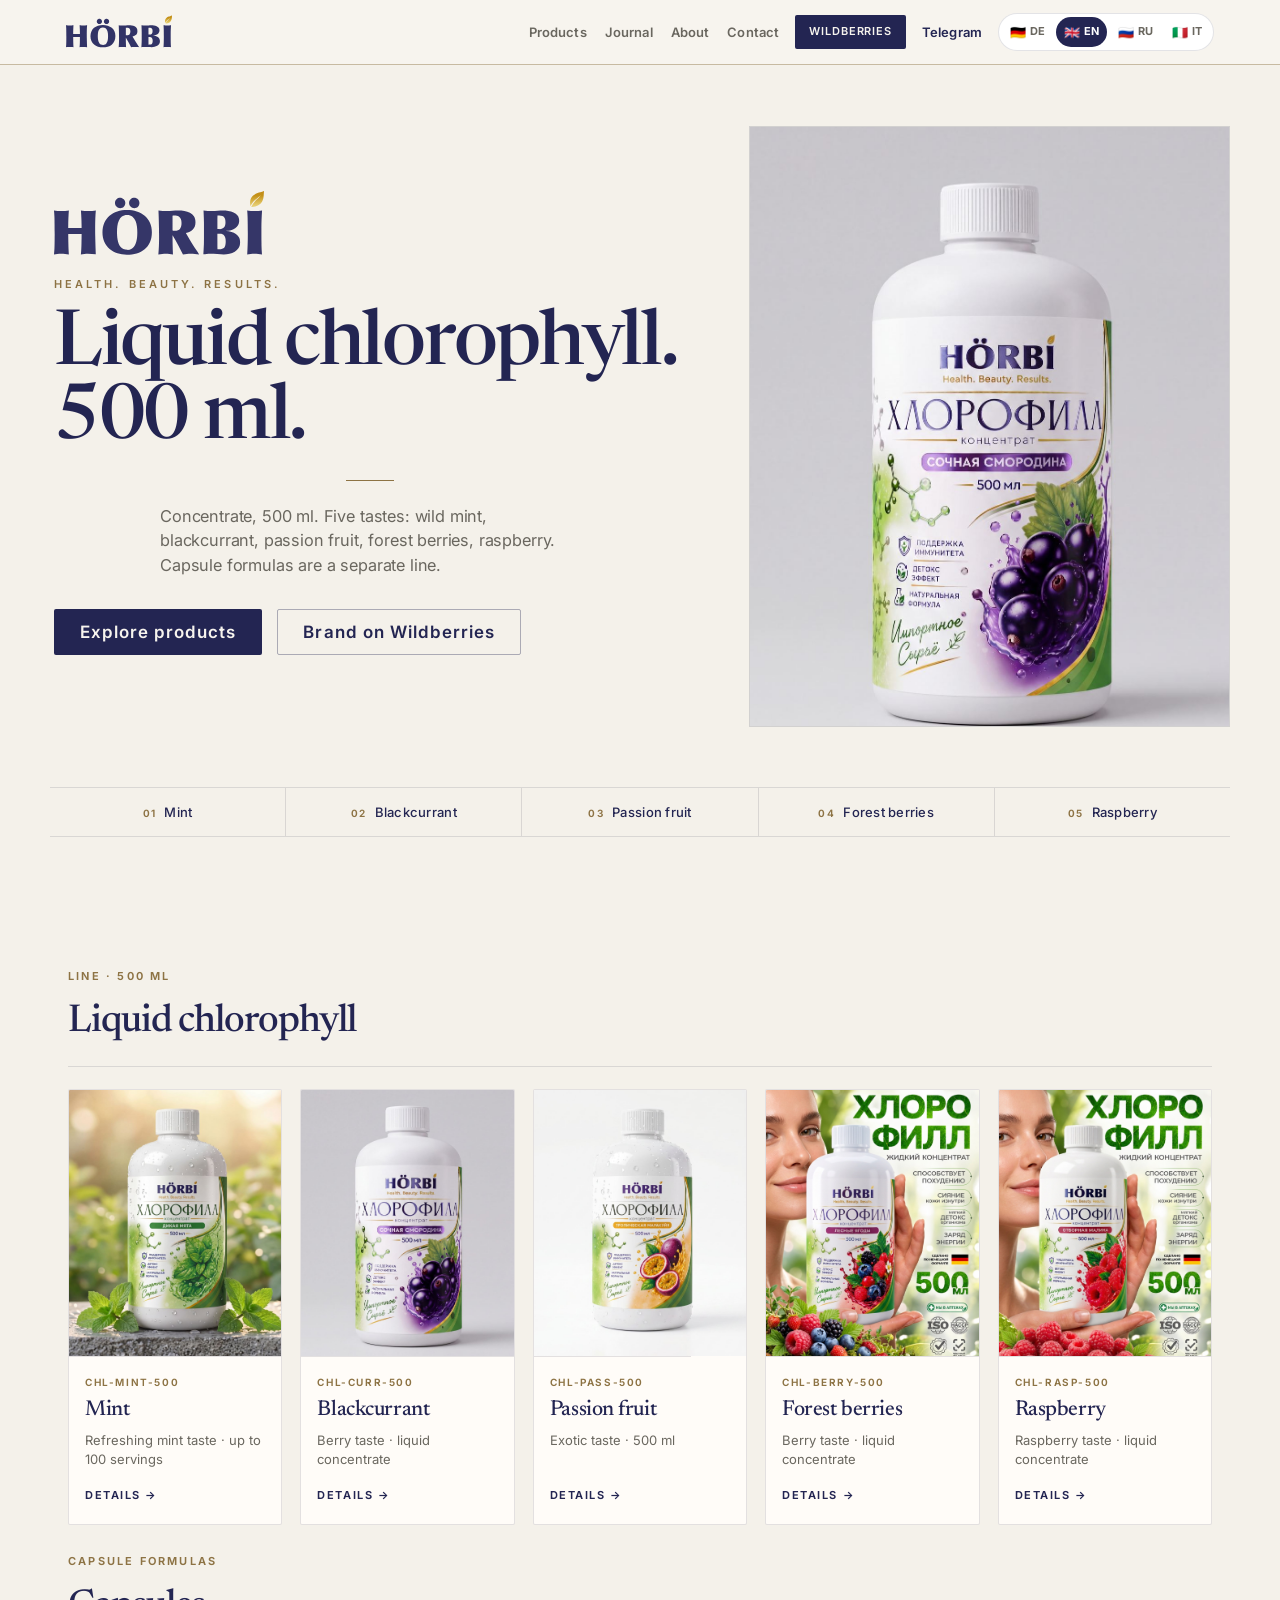
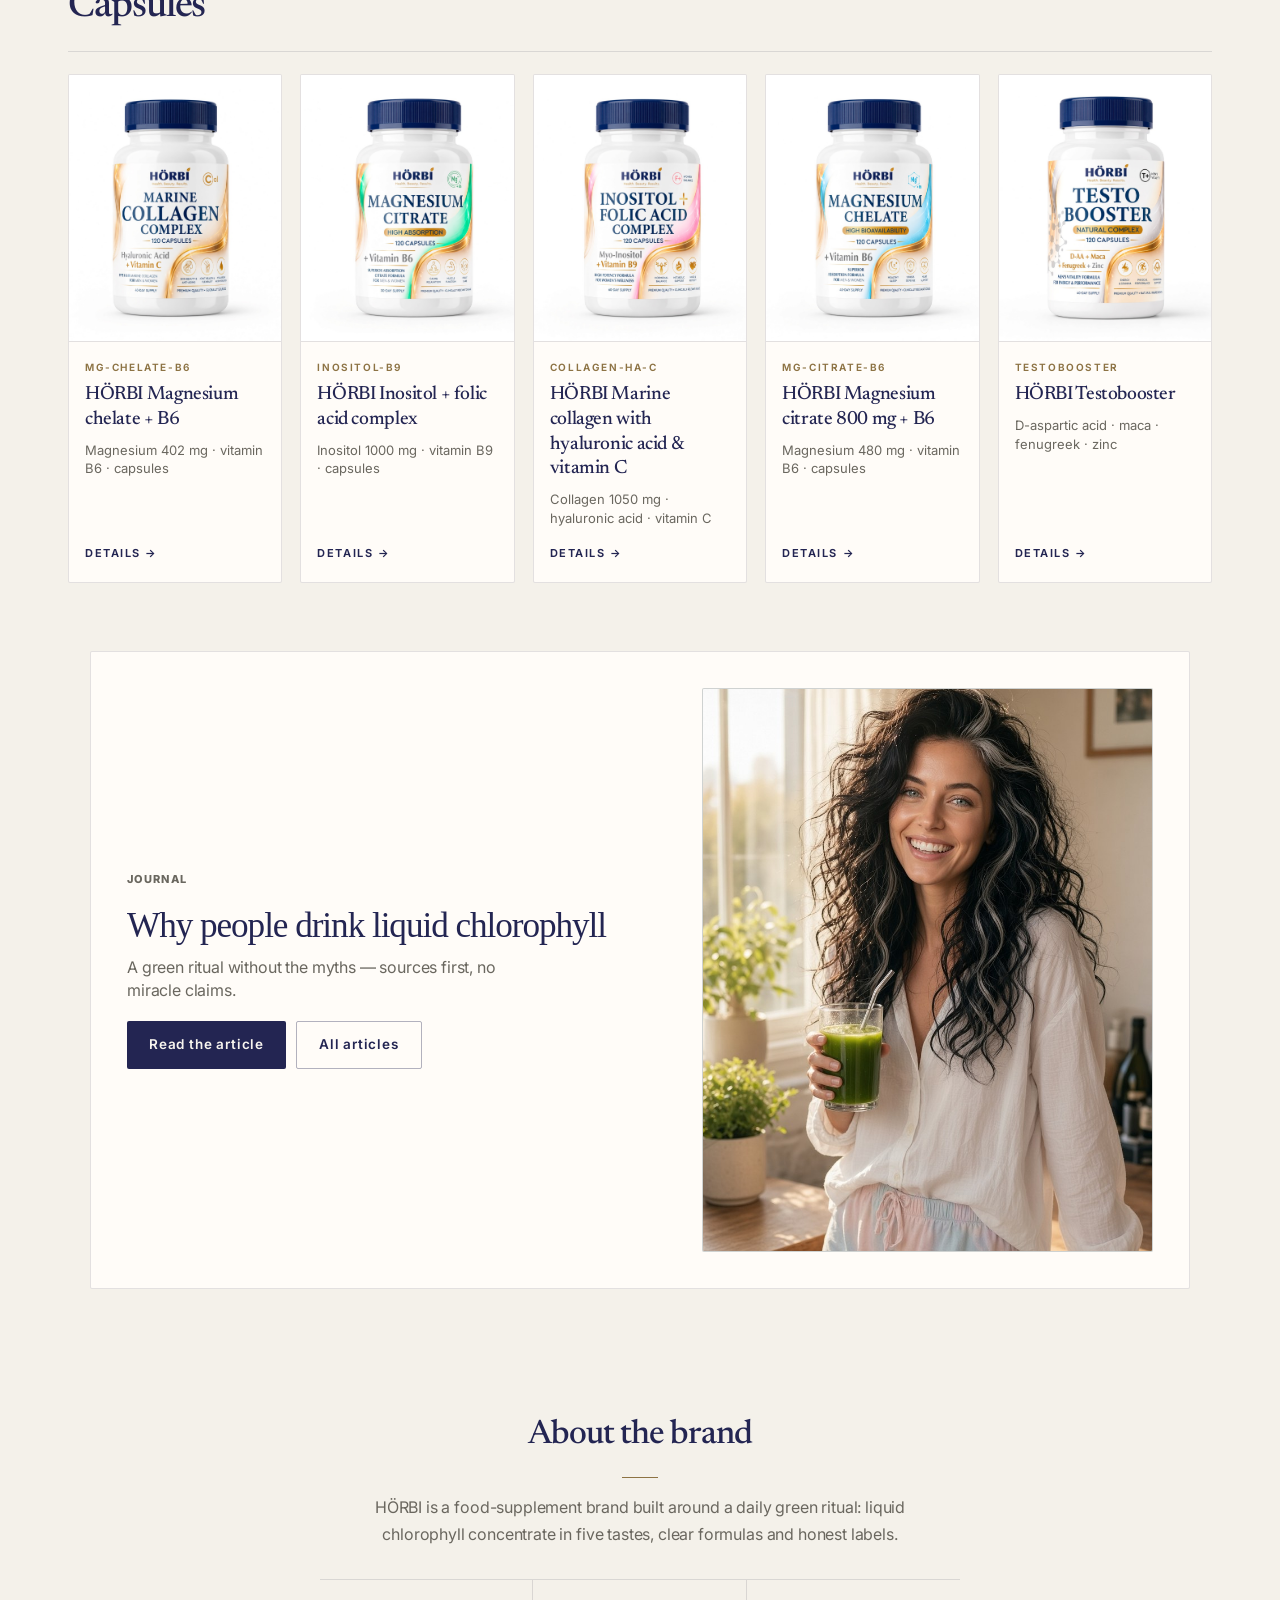
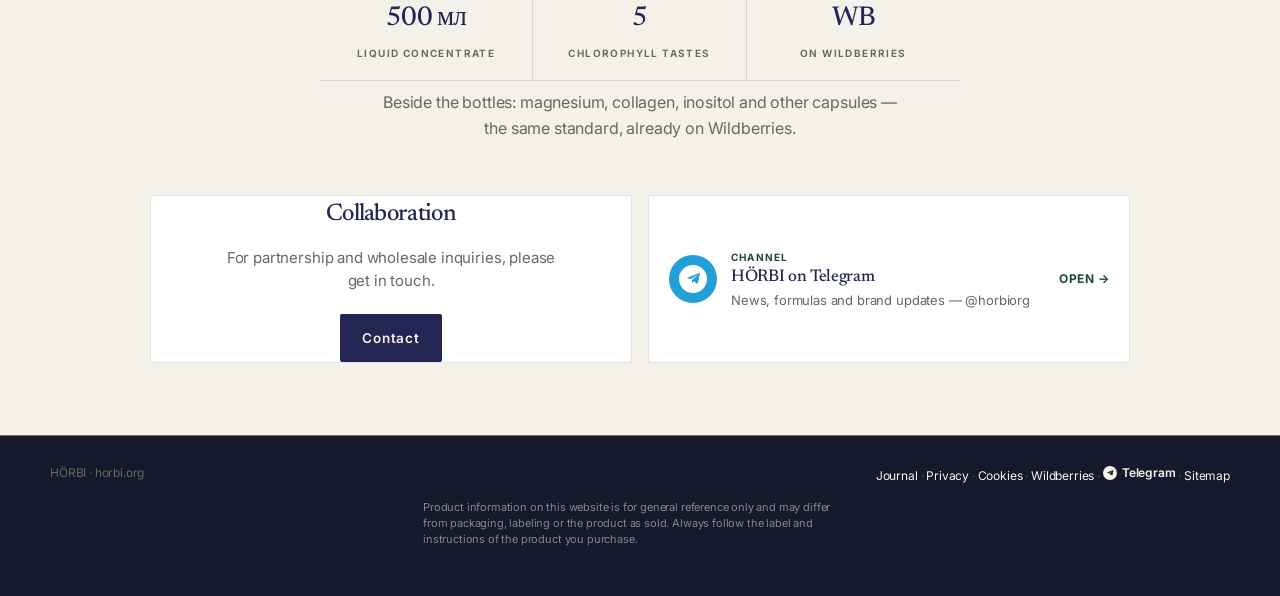
==== index.html @ 0b7d41ef "Shift the site to a private-pharmacy look. Ivory paper, navy type, a brass hairline and a studio bot" ====
<!DOCTYPE html>
<html lang="en" prefix="og: https://ogp.me/ns#">
<head>
  <meta charset="UTF-8" />
  <meta name="viewport" content="width=device-width, initial-scale=1, viewport-fit=cover" />

  <!-- Primary SEO -->
  <title>HÖRBI — Liquid Chlorophyll & Food Supplements | Five tastes, 500 ml</title>
  <meta name="description" id="meta-description" content="HÖRBI — liquid chlorophyll concentrate, 500 ml, in five tastes: wild mint, blackcurrant, passion fruit, forest berries and raspberry. Capsules on the same shelf. DE / EN / RU / IT." />
  <meta name="keywords" id="meta-keywords" content="HÖRBI, liquid chlorophyll, chlorophyll concentrate, food supplements, dietary supplements, mint chlorophyll, blackcurrant chlorophyll, passion fruit chlorophyll, Wildberries, БАД, жидкий хлорофилл, хлорофилл концентрат" />
  <meta name="author" content="HÖRBI" />
  <meta name="creator" content="HÖRBI" />
  <meta name="publisher" content="HÖRBI" />
  <meta name="robots" content="index, follow, max-image-preview:large, max-snippet:-1, max-video-preview:-1" />
  <meta name="googlebot" content="index, follow, max-image-preview:large, max-snippet:-1, max-video-preview:-1" />
  <meta name="bingbot" content="index, follow, max-image-preview:large, max-snippet:-1, max-video-preview:-1" />
  <meta name="yandex" content="index, follow" />
  <meta name="theme-color" content="#16182c" />
  <meta name="color-scheme" content="light" />
  <meta name="format-detection" content="telephone=no" />
  <meta name="referrer" content="strict-origin-when-cross-origin" />

  <!-- Canonical & hreflang (multi-language UI on one URL) -->
  <link rel="canonical" id="canonical-link" href="https://horbi.org/" />
  <link rel="alternate" hreflang="x-default" href="https://horbi.org/" />
  <link rel="alternate" hreflang="en" href="https://horbi.org/?lang=en" />
  <link rel="alternate" hreflang="ru" href="https://horbi.org/?lang=ru" />
  <link rel="alternate" hreflang="de" href="https://horbi.org/?lang=de" />
  <link rel="alternate" hreflang="it" href="https://horbi.org/?lang=it" />

  <!-- Open Graph -->
  <meta property="og:type" content="website" />
  <meta property="og:site_name" content="HÖRBI" />
  <meta property="og:locale" id="og-locale" content="en_US" />
  <meta property="og:locale:alternate" content="ru_RU" />
  <meta property="og:locale:alternate" content="de_DE" />
  <meta property="og:locale:alternate" content="it_IT" />
  <meta property="og:url" id="og-url" content="https://horbi.org/" />
  <meta property="og:title" id="og-title" content="HÖRBI — Liquid Chlorophyll & Food Supplements" />
  <meta property="og:description" id="og-description" content="Liquid chlorophyll concentrate, 500 ml, in five tastes — mint, blackcurrant, passion fruit, forest berries and raspberry. Available on Wildberries." />
  <meta property="og:image" content="https://horbi.org/media/brand/og-cover.jpg" />
  <meta property="og:image:secure_url" content="https://horbi.org/media/brand/og-cover.jpg" />
  <meta property="og:image:type" content="image/jpeg" />
  <meta property="og:image:width" content="1200" />
  <meta property="og:image:height" content="630" />
  <meta property="og:image:alt" content="HÖRBI liquid chlorophyll food supplement" />

  <!-- Twitter / X -->
  <meta name="twitter:card" content="summary_large_image" />
  <meta name="twitter:title" id="tw-title" content="HÖRBI — Liquid Chlorophyll & Food Supplements" />
  <meta name="twitter:description" id="tw-description" content="Liquid chlorophyll in five tastes, 500 ml. Clean formulas from HÖRBI." />
  <meta name="twitter:image" content="https://horbi.org/media/brand/og-cover.jpg" />
  <meta name="twitter:image:alt" content="HÖRBI liquid chlorophyll" />

  <!-- Icons & PWA-ish -->
  <link rel="icon" href="media/brand/logo.svg" type="image/svg+xml" />
  <link rel="apple-touch-icon" href="media/brand/og-cover.jpg" />
  <link rel="manifest" href="site.webmanifest" />
  <meta name="application-name" content="HÖRBI" />
  <meta name="apple-mobile-web-app-title" content="HÖRBI" />
  <meta name="apple-mobile-web-app-capable" content="yes" />
  <meta name="mobile-web-app-capable" content="yes" />

  <!-- Performance hints -->
  <link rel="preconnect" href="https://fonts.googleapis.com" />
  <link rel="preconnect" href="https://fonts.gstatic.com" crossorigin />
  <link rel="dns-prefetch" href="https://www.wildberries.ru" />
  <link href="https://fonts.googleapis.com/css2?family=Inter:wght@400;500;600;700&family=Newsreader:opsz,wght@6..72,400;6..72,500;6..72,600&display=swap" rel="stylesheet" />
  <link rel="stylesheet" href="css/app.css?v=20260929rx" />
  <link rel="preload" as="image" href="media/brand/logo-white.svg" />

  <!-- Structured data: Organization + WebSite + Brand + Products -->
  <script type="application/ld+json" id="ld-json">
  {
    "@context": "https://schema.org",
    "@graph": [
      {
        "@type": "Organization",
        "@id": "https://horbi.org/#organization",
        "name": "HÖRBI",
        "alternateName": ["HORBI", "Хёрби", "Херби"],
        "url": "https://horbi.org/",
        "logo": {
          "@type": "ImageObject",
          "url": "https://horbi.org/media/brand/logo.svg",
          "caption": "HÖRBI logo"
        },
        "image": "https://horbi.org/media/brand/og-cover.jpg",
        "description": "HÖRBI is a modern food-supplement brand. Liquid chlorophyll concentrate and more clean formulas.",
        "sameAs": [
          "https://www.wildberries.ru/brands/312311510-horbi",
          "https://t.me/horbiorg"
        ],
        "contactPoint": {
          "@type": "ContactPoint",
          "contactType": "sales",
          "url": "https://dluck.ru/#kontact",
          "availableLanguage": ["Russian", "English", "German", "Italian"]
        }
      },
      {
        "@type": "WebSite",
        "@id": "https://horbi.org/#website",
        "url": "https://horbi.org/",
        "name": "HÖRBI",
        "description": "Official HÖRBI brand website — liquid chlorophyll and food supplements.",
        "publisher": { "@id": "https://horbi.org/#organization" },
        "inLanguage": ["en", "ru", "de", "it"],
        "potentialAction": {
          "@type": "ReadAction",
          "target": "https://horbi.org/"
        }
      },
      {
        "@type": "Brand",
        "@id": "https://horbi.org/#brand",
        "name": "HÖRBI",
        "logo": "https://horbi.org/media/brand/logo.svg",
        "url": "https://horbi.org/"
      },
      {
        "@type": "ItemList",
        "@id": "https://horbi.org/#products",
        "name": "HÖRBI products available now",
        "itemListOrder": "https://schema.org/ItemListOrderAscending",
        "numberOfItems": 5,
        "itemListElement": [
          {
            "@type": "ListItem",
            "position": 1,
            "item": { "@id": "https://horbi.org/#product-myata" }
          },
          {
            "@type": "ListItem",
            "position": 2,
            "item": { "@id": "https://horbi.org/#product-smorodina" }
          },
          {
            "@type": "ListItem",
            "position": 3,
            "item": { "@id": "https://horbi.org/#product-marakuya" }
          },
          {
            "@type": "ListItem",
            "position": 4,
            "item": { "@id": "https://horbi.org/#product-lesnye-yagody" }
          },
          {
            "@type": "ListItem",
            "position": 5,
            "item": { "@id": "https://horbi.org/#product-malina" }
          }
        ]
      },
      {
        "@type": "Product",
        "@id": "https://horbi.org/#product-myata",
        "name": "HÖRBI Chlorophyll “Wild Mint” 500 ml",
        "alternateName": [
          "HÖRBI Хлорофилл «Дикая мята» 500 мл",
          "HÖRBI Chlorophyll Wilde Minze",
          "HÖRBI Clorofilla Menta selvatica"
        ],
        "description": "Liquid chlorophyll concentrate with wild-mint taste — chlorophyll source and additional copper. 500 ml, up to 100 servings.",
        "image": [
          "https://horbi.org/media/web/myata/00.jpg"
        ],
        "sku": "CHL-MINT-500",
        "brand": { "@id": "https://horbi.org/#brand" },
        "category": "Food supplements / Liquid chlorophyll",
        "url": "https://horbi.org/#products",
        "offers": {
          "@type": "Offer",
          "url": "https://www.wildberries.ru/catalog/1094870954/detail.aspx",
          "availability": "https://schema.org/InStock",
          "seller": {
            "@type": "Organization",
            "name": "Wildberries"
          }
        }
      },
      {
        "@type": "Product",
        "@id": "https://horbi.org/#product-smorodina",
        "name": "HÖRBI Chlorophyll “Juicy Blackcurrant” 500 ml",
        "alternateName": [
          "HÖRBI Хлорофилл «Сочная смородина» 500 мл",
          "HÖRBI Chlorophyll Saftige Johannisbeere",
          "HÖRBI Clorofilla Ribes nero"
        ],
        "description": "Liquid chlorophyll with juicy blackcurrant taste — chlorophyll source and additional copper. 500 ml.",
        "image": [
          "https://horbi.org/media/web/smorodina/00.jpg"
        ],
        "sku": "CHL-CURRANT-500",
        "brand": { "@id": "https://horbi.org/#brand" },
        "category": "Food supplements / Liquid chlorophyll",
        "url": "https://horbi.org/#products",
        "offers": {
          "@type": "Offer",
          "url": "https://www.wildberries.ru/catalog/1095345290/detail.aspx",
          "availability": "https://schema.org/InStock",
          "seller": {
            "@type": "Organization",
            "name": "Wildberries"
          }
        }
      },
      {
        "@type": "Product",
        "@id": "https://horbi.org/#product-marakuya",
        "name": "HÖRBI Chlorophyll “Tropical Passion Fruit” 500 ml",
        "alternateName": [
          "HÖRBI Хлорофилл «Тропическая маракуйя» 500 мл",
          "HÖRBI Chlorophyll Tropische Maracuja",
          "HÖRBI Clorofilla Maracuja tropicale"
        ],
        "description": "Liquid chlorophyll with tropical passion-fruit taste — chlorophyll source and additional copper. 500 ml.",
        "image": [
          "https://horbi.org/media/web/marakuya/00.jpg"
        ],
        "sku": "CHL-PASSION-500",
        "brand": { "@id": "https://horbi.org/#brand" },
        "category": "Food supplements / Liquid chlorophyll",
        "url": "https://horbi.org/#products",
        "offers": {
          "@type": "Offer",
          "url": "https://www.wildberries.ru/catalog/1095385962/detail.aspx",
          "availability": "https://schema.org/InStock",
          "seller": {
            "@type": "Organization",
            "name": "Wildberries"
          }
        }
      },
      {
        "@type": "Product",
        "@id": "https://horbi.org/#product-lesnye-yagody",
        "name": "HÖRBI Chlorophyll “Forest Berries” 500 ml",
        "alternateName": ["HÖRBI Хлорофилл «Лесные ягоды» 500 мл"],
        "description": "Liquid chlorophyll with forest-berry taste — chlorophyll source and additional copper. 500 ml.",
        "image": ["https://horbi.org/media/web/soon-lesnye-yagody/00.jpg"],
        "sku": "CHL-BERRY-500",
        "brand": { "@id": "https://horbi.org/#brand" },
        "category": "Food supplements / Liquid chlorophyll",
        "url": "https://horbi.org/#products",
        "offers": {
          "@type": "Offer",
          "url": "https://www.wildberries.ru/catalog/1798804395/detail.aspx",
          "availability": "https://schema.org/InStock",
          "seller": { "@type": "Organization", "name": "Wildberries" }
        }
      },
      {
        "@type": "Product",
        "@id": "https://horbi.org/#product-malina",
        "name": "HÖRBI Chlorophyll “Select Raspberry” 500 ml",
        "alternateName": ["HÖRBI Хлорофилл «Отборная малина» 500 мл"],
        "description": "Liquid chlorophyll with raspberry taste — chlorophyll source and additional copper. 500 ml.",
        "image": ["https://horbi.org/media/web/soon-malina/00.jpg"],
        "sku": "CHL-RASP-500",
        "brand": { "@id": "https://horbi.org/#brand" },
        "category": "Food supplements / Liquid chlorophyll",
        "url": "https://horbi.org/#products",
        "offers": {
          "@type": "Offer",
          "url": "https://www.wildberries.ru/catalog/1798701902/detail.aspx",
          "availability": "https://schema.org/InStock",
          "seller": { "@type": "Organization", "name": "Wildberries" }
        }
      },
      {
        "@type": "WebPage",
        "@id": "https://horbi.org/#webpage",
        "url": "https://horbi.org/",
        "name": "HÖRBI — Liquid Chlorophyll & Food Supplements",
        "isPartOf": { "@id": "https://horbi.org/#website" },
        "about": { "@id": "https://horbi.org/#organization" },
        "primaryImageOfPage": {
          "@type": "ImageObject",
          "url": "https://horbi.org/media/brand/og-cover.jpg"
        },
        "inLanguage": ["en", "ru", "de", "it"],
        "description": "Official HÖRBI website: liquid chlorophyll in five tastes and capsule formulas."
      }
    ]
  }
  </script>
</head>
<body>
  <a class="skip-link" href="#products">Skip to products</a>

  <nav class="nav" id="site-nav" aria-label="Main">
    <div class="nav-inner">
      <a class="logo" href="https://horbi.org/" aria-label="HÖRBI home">
        <img src="media/brand/logo.svg" alt="HÖRBI — food supplements brand logo" width="120" height="38" />
      </a>
      <button type="button" class="nav-toggle" id="nav-toggle" aria-expanded="false" aria-controls="nav-panel" aria-label="Menu">
        <span class="nav-toggle-bar" aria-hidden="true"></span>
        <span class="nav-toggle-bar" aria-hidden="true"></span>
        <span class="nav-toggle-bar" aria-hidden="true"></span>
      </button>
      <div class="nav-panel" id="nav-panel">
        <div class="nav-links">
          <a href="#products" id="nav-products">Products</a>
          <a href="articles.html" id="nav-articles">Journal</a>
          <a href="#about" id="nav-about">About</a>
          <a href="#contact" id="nav-contact">Contact</a>
          <a class="nav-shop" href="https://www.wildberries.ru/brands/312311510-horbi" target="_blank" rel="noopener" id="nav-shop">Wildberries</a>
          <a class="nav-tg" href="https://t.me/horbiorg" target="_blank" rel="noopener" id="nav-telegram">Telegram</a>
        </div>
        <div class="lang" role="group" aria-label="Language">
          <button type="button" data-lang="de" title="Deutsch" hreflang="de"><span class="flag" aria-hidden="true">🇩🇪</span><span class="lang-code">DE</span></button>
          <button type="button" data-lang="en" class="active" title="English" hreflang="en"><span class="flag" aria-hidden="true">🇬🇧</span><span class="lang-code">EN</span></button>
          <button type="button" data-lang="ru" title="Русский" hreflang="ru"><span class="flag" aria-hidden="true">🇷🇺</span><span class="lang-code">RU</span></button>
          <button type="button" data-lang="it" title="Italiano" hreflang="it"><span class="flag" aria-hidden="true">🇮🇹</span><span class="lang-code">IT</span></button>
        </div>
      </div>
    </div>
  </nav>

  <main id="main">
    <header class="hero" role="banner">
      <div class="hero-media" aria-hidden="true">
        <video class="hero-video" id="hero-video" src="media/brand/hero.mp4" muted loop playsinline autoplay preload="metadata"></video>
        <div class="hero-blur"></div>
        <div class="hero-veil"></div>
      </div>
      <div class="hero-fade" aria-hidden="true"></div>
      <div class="hero-rings" aria-hidden="true"></div>
      <div class="hero-copy">
        <div class="hero-brand">
          <img src="media/brand/logo.svg" alt="HÖRBI" class="hero-logo" width="220" height="70" />
        </div>
        <p class="hero-kicker" id="hero-kicker">Health. Beauty. Results.</p>
        <h1 id="hero-title">Liquid chlorophyll.
500 ml.</h1>
        <div class="hero-rule" aria-hidden="true"></div>
        <p class="sub" id="hero-sub">Concentrate, 500 ml. Five tastes: wild mint, blackcurrant, passion fruit, forest berries, raspberry. Capsule formulas are a separate line.</p>
        <div class="actions">
          <a class="btn btn-fill" href="#products" id="hero-cta">Explore products</a>
          <a class="btn btn-ghost" href="https://www.wildberries.ru/brands/312311510-horbi" target="_blank" rel="noopener" id="hero-cta2">Brand on Wildberries</a>
        </div>
      </div>
      <figure class="hero-still">
        <img src="media/web/smorodina/00.jpg" alt="HÖRBI liquid chlorophyll, 500 ml" width="800" height="1000" />
      </figure>
      <nav class="flavor-rail" id="flavor-rail" aria-label="Chlorophyll tastes"></nav>
      <a class="hero-scroll" id="hero-scroll" href="#products" aria-label="Products"><span></span></a>
    </header>

    <div class="catalog-band" id="catalog-band">
      <div class="catalog-media" aria-hidden="true">
        <video class="catalog-video" id="catalog-video" src="media/brand/cards-bg.mp4" muted loop playsinline autoplay preload="metadata"></video>
        <div class="catalog-veil"></div>
      </div>
      <section class="section" id="products" aria-labelledby="sec-live">
        <header class="sec-head">
          <p class="sec-kicker" id="sec-live-kicker">Line · 500 ml</p>
          <h2 id="sec-live">Liquid chlorophyll</h2>
        </header>
        <div class="grid grid-liquid" id="grid-liquid">
          <!-- Crawlable product teaser (replaced by app.js when JS runs) -->
          <article class="card seo-card" itemscope itemtype="https://schema.org/Product">
            <div class="card-media">
              <img class="card-img" src="media/web/myata/00.jpg" alt="HÖRBI liquid chlorophyll Wild Mint 500 ml" width="600" height="750" itemprop="image" loading="eager" />
            </div>
            <div class="card-body">
              <h3 itemprop="name">HÖRBI Chlorophyll “Wild Mint” 500 ml</h3>
              <p itemprop="description">Liquid chlorophyll concentrate · mint taste · source of chlorophyll and copper</p>
              <meta itemprop="sku" content="CHL-MINT-500" />
              <link itemprop="url" href="https://www.wildberries.ru/catalog/1094870954/detail.aspx" />
            </div>
          </article>
          <article class="card seo-card" itemscope itemtype="https://schema.org/Product">
            <div class="card-media">
              <img class="card-img" src="media/web/smorodina/00.jpg" alt="HÖRBI liquid chlorophyll Juicy Blackcurrant 500 ml" width="600" height="750" itemprop="image" loading="lazy" />
            </div>
            <div class="card-body">
              <h3 itemprop="name">HÖRBI Chlorophyll “Juicy Blackcurrant” 500 ml</h3>
              <p itemprop="description">Liquid chlorophyll concentrate · blackcurrant taste</p>
              <link itemprop="url" href="https://www.wildberries.ru/catalog/1095345290/detail.aspx" />
            </div>
          </article>
          <article class="card seo-card" itemscope itemtype="https://schema.org/Product">
            <div class="card-media">
              <img class="card-img" src="media/web/marakuya/00.jpg" alt="HÖRBI liquid chlorophyll Tropical Passion Fruit 500 ml" width="600" height="750" itemprop="image" loading="lazy" />
            </div>
            <div class="card-body">
              <h3 itemprop="name">HÖRBI Chlorophyll “Tropical Passion Fruit” 500 ml</h3>
              <p itemprop="description">Liquid chlorophyll concentrate · passion fruit taste</p>
              <link itemprop="url" href="https://www.wildberries.ru/catalog/1095385962/detail.aspx" />
            </div>
          </article>
          <article class="card seo-card" itemscope itemtype="https://schema.org/Product">
            <div class="card-media">
              <img class="card-img" src="media/web/soon-lesnye-yagody/00.jpg" alt="HÖRBI liquid chlorophyll Forest Berries 500 ml" width="600" height="750" itemprop="image" loading="lazy" />
            </div>
            <div class="card-body">
              <h3 itemprop="name">HÖRBI Chlorophyll “Forest Berries” 500 ml</h3>
              <p itemprop="description">Liquid chlorophyll concentrate · forest berry taste</p>
              <link itemprop="url" href="https://www.wildberries.ru/catalog/1798804395/detail.aspx" />
            </div>
          </article>
          <article class="card seo-card" itemscope itemtype="https://schema.org/Product">
            <div class="card-media">
              <img class="card-img" src="media/web/soon-malina/00.jpg" alt="HÖRBI liquid chlorophyll Select Raspberry 500 ml" width="600" height="750" itemprop="image" loading="lazy" />
            </div>
            <div class="card-body">
              <h3 itemprop="name">HÖRBI Chlorophyll “Select Raspberry” 500 ml</h3>
              <p itemprop="description">Liquid chlorophyll concentrate · raspberry taste</p>
              <link itemprop="url" href="https://www.wildberries.ru/catalog/1798701902/detail.aspx" />
            </div>
          </article>
        </div>
        <div class="caps-block" hidden>
          <header class="sec-head sec-head-caps">
            <p class="sec-kicker" id="sec-caps-kicker">Capsule formulas</p>
            <h2 id="sec-caps">Capsules</h2>
          </header>
          <div class="grid grid-caps" id="grid-caps"></div>
        </div>
      </section>
      <section class="section section-soon" aria-labelledby="sec-soon" hidden>
        <h2 id="sec-soon">Coming soon</h2>
        <div class="grid" id="grid-soon"></div>
      </section>
    </div>

    <section class="section journal-teaser" id="journal" aria-labelledby="journal-teaser-title">
      <div class="journal-teaser-inner">
        <div class="journal-teaser-copy">
          <p class="journal-teaser-kicker" id="journal-teaser-kicker">Journal · первая статья</p>
          <h2 id="journal-teaser-title">Зачем пить жидкий хлорофилл</h2>
          <p id="journal-teaser-lead">Зелёный ритуал без мифов — спокойно, с источниками и без обещаний чуда.</p>
          <div class="journal-actions">
            <a class="btn btn-dark" href="article.html?id=chlorophyll-green-ritual&lang=ru" id="journal-teaser-cta">Читать статью</a>
            <a class="btn btn-ghost" href="articles.html" id="journal-teaser-all">Весь журнал</a>
          </div>
        </div>
        <a class="journal-teaser-media" id="journal-teaser-media" href="article.html?id=chlorophyll-green-ritual&lang=ru">
          <img src="media/articles/alina-chlorophyll-cover.jpg" alt="Утренний ритуал с хлорофиллом HÖRBI" width="800" height="1000" loading="lazy" decoding="async" />
        </a>
      </div>
    </section>

    <section class="about" id="about" aria-labelledby="about-title">
      <h2 id="about-title">About HÖRBI</h2>
      <p id="about-body">HÖRBI is a food-supplement brand built around a daily green ritual: liquid chlorophyll concentrate in five tastes, clear formulas and honest labels.</p>
      <ul class="about-facts">
        <li><strong>500 мл</strong><span id="fact-liquid">Liquid concentrate</span></li>
        <li><strong>5</strong><span id="fact-tastes">Chlorophyll tastes</span></li>
        <li><strong>WB</strong><span id="fact-shop">On Wildberries</span></li>
      </ul>
      <p id="about-body-2">Beside the bottles: magnesium, collagen, inositol and other capsules — the same standard, already on Wildberries.</p>
    </section>

    <div class="closer">
    <section class="contact-block" id="contact" aria-labelledby="contact-title">
      <h2 id="contact-title">Collaboration</h2>
      <p id="contact-body">For partnership and wholesale inquiries, please get in touch.</p>
      <a class="btn btn-dark" id="contact-link" href="https://dluck.ru/#kontact" target="_blank" rel="noopener">Contact</a>
    </section>

    <!-- Brand Telegram channel (not a support contact) -->
    <section class="tg-channel" id="telegram" aria-labelledby="tg-channel-title">
      <a class="tg-channel__card" href="https://t.me/horbiorg" target="_blank" rel="noopener" id="tg-channel-link">
        <span class="tg-channel__icon" aria-hidden="true">
          <svg viewBox="0 0 24 24" width="28" height="28" focusable="false">
            <path fill="currentColor" d="M11.944 0A12 12 0 0 0 0 12a12 12 0 0 0 12 12 12 12 0 0 0 12-12A12 12 0 0 0 12 0a12 12 0 0 0-.056 0zm4.962 7.224c.1-.282.328-.4.582-.35.254.05.42.26.37.55l-1.7 8.04c-.12.56-.45.7-.91.43l-2.52-1.86-1.22 1.17c-.13.13-.25.25-.51.25l.18-2.56 4.66-4.21c.2-.18.0-.26-.1-.08l-5.76 3.63-2.48-.78c-.54-.17-.55-.54.11-.8l9.69-3.74z"/>
          </svg>
        </span>
        <span class="tg-channel__text">
          <span class="tg-channel__kicker" id="tg-channel-kicker">Channel</span>
          <span class="tg-channel__title" id="tg-channel-title">HÖRBI on Telegram</span>
          <span class="tg-channel__sub" id="tg-channel-sub">News, formulas and brand updates — @horbiorg</span>
        </span>
        <span class="tg-channel__cta" id="tg-channel-cta" aria-hidden="true">Open →</span>
      </a>
    </section>
    </div>
  </main>

  <div class="overlay" id="overlay" role="dialog" aria-modal="true" aria-labelledby="sheet-name">
    <div class="sheet">
      <button type="button" class="x" id="modal-close" aria-label="Close">×</button>
      <div class="sheet-gallery">
        <div class="sheet-main" id="sheet-main"></div>
        <div class="thumbs" id="sheet-thumbs"></div>
      </div>
      <div class="sheet-body">
        <div class="sku" id="sheet-sku">HÖRBI</div>
        <h2 id="sheet-name"></h2>
        <div id="sheet-desc"></div>
        <div class="sheet-actions">
          <a class="btn btn-dark" id="sheet-wb" href="#" target="_blank" rel="noopener">Buy on Wildberries</a>
          <button type="button" class="btn btn-line" id="modal-close-2">Close</button>
        </div>
      </div>
    </div>
  </div>

  <!-- Fullscreen photo lightbox (click image in product card) -->
  <div class="lightbox" id="lightbox" role="dialog" aria-modal="true" aria-label="Photo" hidden>
    <button type="button" class="lightbox-close" id="lightbox-close" aria-label="Close">×</button>
    <button type="button" class="lightbox-nav prev" id="lightbox-prev" aria-label="Previous photo">‹</button>
    <button type="button" class="lightbox-nav next" id="lightbox-next" aria-label="Next photo">›</button>
    <div class="lightbox-stage" id="lightbox-stage">
      <img id="lightbox-img" class="lightbox-img" alt="" decoding="async" />
    </div>
    <div class="lightbox-counter" id="lightbox-counter" hidden></div>
  </div>

  <footer class="foot" role="contentinfo">
    <div class="foot-inner">
      <div id="footer-text">HÖRBI · horbi.org</div>
      <div>
        <a href="articles.html" id="footer-articles">Journal</a>
        ·
        <a href="privacy.html" id="footer-privacy">Privacy</a>
        ·
        <a href="cookies.html" id="footer-cookies">Cookies</a>
        ·
        <a href="https://www.wildberries.ru/brands/312311510-horbi" target="_blank" rel="noopener">Wildberries</a>
        ·
        <a class="foot-tg" href="https://t.me/horbiorg" target="_blank" rel="noopener" id="footer-telegram">
          <svg class="foot-tg__ico" viewBox="0 0 24 24" width="14" height="14" aria-hidden="true" focusable="false">
            <path fill="currentColor" d="M11.944 0A12 12 0 0 0 0 12a12 12 0 0 0 12 12 12 12 0 0 0 12-12A12 12 0 0 0 12 0a12 12 0 0 0-.056 0zm4.962 7.224c.1-.282.328-.4.582-.35.254.05.42.26.37.55l-1.7 8.04c-.12.56-.45.7-.91.43l-2.52-1.86-1.22 1.17c-.13.13-.25.25-.51.25l.18-2.56 4.66-4.21c.2-.18.0-.26-.1-.08l-5.76 3.63-2.48-.78c-.54-.17-.55-.54.11-.8l9.69-3.74z"/>
          </svg>
          <span id="footer-telegram-label">Telegram</span>
        </a>
        ·
        <a href="sitemap.xml">Sitemap</a>
      </div>
    </div>
    <p class="foot-disclaimer" id="footer-disclaimer">
      Product information on this website is for general reference only and may differ from packaging, labeling or the product as sold. Always follow the label and instructions of the product you purchase.
    </p>
  </footer>

  <noscript>
    <div class="section" style="padding:24px 18px 48px">
      <h2>HÖRBI products</h2>
      <ul>
        <li><strong>Wild Mint chlorophyll 500 ml</strong> — <a href="https://www.wildberries.ru/catalog/1094870954/detail.aspx">Wildberries</a></li>
        <li><strong>Blackcurrant chlorophyll 500 ml</strong> — <a href="https://www.wildberries.ru/catalog/1095345290/detail.aspx">Wildberries</a></li>
        <li><strong>Passion fruit chlorophyll 500 ml</strong> — <a href="https://www.wildberries.ru/catalog/1095385962/detail.aspx">Wildberries</a></li>
        <li><strong>Magnesium chelate + B6</strong> — <a href="https://www.wildberries.ru/catalog/1442970838/detail.aspx">Wildberries</a></li>
        <li><strong>Inositol + folic acid</strong> — <a href="https://www.wildberries.ru/catalog/1443066606/detail.aspx">Wildberries</a></li>
        <li><strong>Marine collagen + vitamin C</strong> — <a href="https://www.wildberries.ru/catalog/1443093674/detail.aspx">Wildberries</a></li>
        <li><strong>Magnesium citrate + B6</strong> — <a href="https://www.wildberries.ru/catalog/1443005218/detail.aspx">Wildberries</a></li>
        <li><strong>Testobooster</strong> — <a href="https://www.wildberries.ru/catalog/1443168147/detail.aspx">Wildberries</a></li>
      </ul>
      <p>Official site: <a href="https://horbi.org/">horbi.org</a>. Brand: food supplements / liquid chlorophyll. Languages: DE, EN, RU, IT.</p>
    </div>
  </noscript>

  <script src="js/i18n.js?v=20260929rx"></script>
  <script src="js/products.js?v=20260929dew"></script>
  <script src="js/app.js?v=20260929rx"></script>
  <script src="js/track.js?v=1" defer></script>
</body>
</html>
---- css/app.css ----
/*
  HÖRBI — private pharmacy
  Ivory paper, navy wordmark, a brass hairline. Quiet and expensive.
*/
:root {
  --bg: #f7f4ee;
  --bg2: #fffcf8;
  --page: #f4f1ea;
  --ink: #1a1c33;
  --ink-soft: #2a2d4a;
  --muted: #6a675f;
  --line: rgba(26, 28, 51, 0.12);
  --line-strong: rgba(26, 28, 51, 0.22);
  --green: #1d4a38;
  --green-mid: #1d4a38;
  --green-deep: #142033;
  --green-soft: #f3f0e8;
  --navy: #232552;
  --gold: #8d7344;
  --gold-bright: #a68448;
  --gold-soft: #c4ae86;
  --forest: #16182c;
  --accent: #232552;
  --clinical: #f3f0e8;
  --shadow: 0 1px 0 rgba(26, 28, 51, 0.04);
  --shadow-hover: 0 16px 40px rgba(26, 28, 51, 0.08);
  --ease: cubic-bezier(0.16, 1, 0.3, 1);
  --font: "Inter", "SF Pro Text", system-ui, -apple-system, sans-serif;
  --serif: "Newsreader", "Iowan Old Style", Palatino, Georgia, serif;
  --max: 1180px;
  --radius: 2px;
  --radius-lg: 2px;
}

* { box-sizing: border-box; }
html { scroll-behavior: smooth; }
body {
  margin: 0;
  font-family: var(--font);
  color: var(--ink);
  line-height: 1.55;
  font-weight: 400;
  letter-spacing: -0.01em;
  -webkit-font-smoothing: antialiased;
  background-color: var(--page);
  background-image: none;
}
a { color: inherit; text-decoration: none; }
button { font: inherit; color: inherit; border: 0; background: none; cursor: pointer; }
img, video { display: block; max-width: 100%; }
h1, h2, h3, .section h2, .about h2, .contact-block h2, .hero h1 {
  font-family: var(--serif);
  font-weight: 600;
  letter-spacing: -0.025em;
}

/* Accessibility / SEO skip link */
.skip-link {
  position: absolute;
  left: -9999px;
  top: 0;
  z-index: 100;
  padding: 10px 16px;
  background: var(--ink);
  color: #fff;
  font-weight: 700;
  border-radius: 0 0 10px 0;
}
.skip-link:focus {
  left: 0;
}

/* Nav — clinical white bar */
.nav {
  position: fixed;
  inset: 0 0 auto 0;
  z-index: 50;
  min-height: 64px;
  display: flex;
  align-items: flex-start;
  justify-content: center;
  backdrop-filter: blur(18px) saturate(120%);
  background: rgba(255, 255, 255, 0.92);
  border-bottom: 1px solid var(--line);
}
.nav-inner {
  width: min(var(--max), 100%);
  padding: 0 16px;
  min-height: 64px;
  display: flex;
  align-items: center;
  justify-content: space-between;
  gap: 12px;
  position: relative;
  flex-wrap: wrap;
}
.logo {
  display: inline-flex;
  align-items: center;
  line-height: 0;
  flex: 0 0 auto;
  z-index: 2;
}
.logo img {
  height: 34px;
  width: auto;
  display: block;
}

/*
 * Mobile-first nav:
 * default = hamburger + collapsible panel
 * desktop (≥900px) = full horizontal bar, no hamburger
 */
.nav-toggle {
  display: grid;
  z-index: 3;
  order: 2;
  margin-left: auto;
  width: 46px;
  height: 46px;
  border-radius: 12px;
  border: 1px solid var(--line);
  background: #fff;
  box-shadow: 0 2px 10px rgba(18, 20, 15, 0.06);
  grid-auto-rows: min-content;
  place-content: center;
  place-items: center;
  gap: 5px;
  padding: 0;
  flex: 0 0 auto;
  -webkit-appearance: none;
  appearance: none;
  cursor: pointer;
}
.nav-toggle-bar {
  display: block;
  width: 18px;
  height: 2px;
  border-radius: 2px;
  background: #12140f;
  transition: transform 0.25s var(--ease), opacity 0.2s;
}
.nav.is-open .nav-toggle-bar:nth-child(1) {
  transform: translateY(7px) rotate(45deg);
}
.nav.is-open .nav-toggle-bar:nth-child(2) { opacity: 0; }
.nav.is-open .nav-toggle-bar:nth-child(3) {
  transform: translateY(-7px) rotate(-45deg);
}

.nav-panel {
  display: none;
  order: 3;
  flex: 1 1 100%;
  width: 100%;
  flex-direction: column;
  align-items: stretch;
  gap: 14px;
  padding: 8px 0 16px;
  border-top: 1px solid var(--line);
  min-width: 0;
}
.nav.is-open .nav-panel {
  display: flex;
}
.nav-links {
  display: flex;
  flex-direction: column;
  align-items: stretch;
  gap: 2px;
  width: 100%;
}
.nav-links > a {
  display: block;
  font-size: 15px;
  font-weight: 600;
  color: var(--muted);
  padding: 12px 10px;
  border-radius: 12px;
  white-space: normal;
}
.nav-links > a:hover,
.nav-links > a:active {
  background: rgba(47, 107, 58, 0.08);
  color: var(--ink);
}
.nav-links > a.nav-shop {
  color: #fff;
  font-weight: 600;
  background: var(--green);
  text-align: center;
  margin-top: 4px;
}
.nav-links > a.nav-shop:hover {
  background: var(--green-mid);
  color: #fff;
}
.nav-links > a.nav-tg {
  color: var(--green);
  font-weight: 600;
  background: var(--green-soft);
  text-align: center;
}

.lang {
  display: flex;
  gap: 3px;
  padding: 4px;
  border: 1px solid var(--line);
  border-radius: 999px;
  background: #fff;
  flex: 0 0 auto;
  width: 100%;
  justify-content: space-between;
}
.lang button {
  display: inline-flex;
  align-items: center;
  justify-content: center;
  gap: 4px;
  flex: 1 1 0;
  min-height: 40px;
  padding: 0 6px;
  border-radius: 999px;
  font-size: 11px;
  font-weight: 700;
  color: var(--muted);
}
.lang button.active {
  background: var(--ink);
  color: #fff;
}
.lang .flag { font-size: 13px; line-height: 1; }

/* Desktop: full menu, hide hamburger */
@media (min-width: 900px) {
  .nav-toggle {
    display: none !important;
  }
  .nav-panel {
    display: flex !important;
    order: 2;
    flex: 1 1 auto;
    width: auto;
    flex-direction: row;
    align-items: center;
    justify-content: flex-end;
    gap: 14px;
    padding: 0;
    border-top: 0;
  }
  .nav-links {
    flex-direction: row;
    align-items: center;
    gap: 4px 14px;
    width: auto;
    flex-wrap: wrap;
    justify-content: flex-end;
  }
  .nav-links > a {
    display: inline;
    font-size: 13px;
    padding: 6px 2px;
    border-radius: 0;
    background: transparent;
    white-space: nowrap;
  }
  .nav-links > a:hover,
  .nav-links > a:active {
    background: transparent;
    color: var(--ink);
  }
  .nav-links > a.nav-shop,
  .nav-links > a.nav-tg {
    background: transparent;
    margin-top: 0;
    text-align: left;
  }
  .lang {
    width: auto;
    justify-content: flex-start;
    padding: 3px;
  }
  .lang button {
    flex: 0 0 auto;
    min-height: 30px;
    padding: 0 8px;
  }
}

/* Hero: full first screen — logo + headline + CTAs, then scroll to products */
.hero {
  position: relative;
  /* true full viewport on load (mobile browser chrome safe) */
  height: 100vh;
  height: 100svh;
  min-height: 100vh;
  min-height: 100svh;
  max-height: 100vh;
  max-height: 100svh;
  display: grid;
  place-items: center;
  text-align: center;
  /* room for fixed nav; keep content optically centered */
  padding: max(72px, env(safe-area-inset-top, 0px)) 18px max(28px, env(safe-area-inset-bottom, 0px));
  box-sizing: border-box;
  overflow: hidden;
  color: #fff;
  isolation: isolate;
}
.hero-media {
  position: absolute;
  inset: 0;
  overflow: hidden;
  z-index: 0;
  background: #0a1f18;
}
.hero-video {
  position: absolute;
  inset: -12px;
  width: calc(100% + 24px);
  height: calc(100% + 24px);
  object-fit: cover;
  filter: saturate(0.92) brightness(0.78) contrast(1.05);
  transform: scale(1.03);
  opacity: 1;
}
.hero-blur {
  position: absolute;
  inset: 0;
  background: rgba(8, 22, 18, 0.22);
  backdrop-filter: none;
  -webkit-backdrop-filter: none;
}
.hero-veil {
  position: absolute;
  inset: 0;
  background:
    linear-gradient(180deg,
      rgba(6, 18, 14, 0.55) 0%,
      rgba(8, 22, 18, 0.28) 42%,
      rgba(8, 22, 18, 0.5) 100%);
}
.hero-fade {
  position: absolute;
  left: 0;
  right: 0;
  bottom: 0;
  height: 96px;
  z-index: 1;
  pointer-events: none;
  background: linear-gradient(
    180deg,
    rgba(244, 243, 239, 0) 0%,
    rgba(244, 243, 239, 0.45) 50%,
    var(--page) 100%
  );
}
.hero-copy {
  position: relative;
  z-index: 2;
  /* grows with desktop width so type can go ~2× on large screens */
  max-width: min(1120px, 94vw);
  width: 100%;
  margin: 0 auto;
  padding: 0 4px 8px;
  display: flex;
  flex-direction: column;
  align-items: center;
  justify-content: center;
}
/* large white brand mark instead of «БАДы» kicker */
.hero-brand {
  display: flex;
  justify-content: center;
  margin: 0 0 clamp(16px, 2.2vw, 32px);
}
.hero-logo {
  /* phone ~72vw; desktop scales up to ~2× previous 380px cap */
  width: min(72vw, clamp(280px, 36vw, 760px));
  height: auto;
  max-height: none;
  opacity: 0.98;
  /* uses logo-white.svg — no CSS filter (broken on many iOS Safari builds) */
  filter: none;
  -webkit-filter: none;
  box-shadow: none;
}
.hero h1 {
  margin: 0;
  font-family: var(--serif);
  font-size: clamp(2.2rem, 1.05rem + 4.8vw, 5.6rem);
  font-weight: 600;
  letter-spacing: -0.03em;
  line-height: 1.02;
  white-space: pre-line;
}
.hero .sub {
  margin: clamp(14px, 1.8vw, 26px) auto 0;
  max-width: min(40ch, 92%);
  font-size: clamp(0.98rem, 0.88rem + 0.55vw, 1.35rem);
  font-weight: 400;
  line-height: 1.5;
  color: rgba(255, 255, 255, 0.88);
}
.actions {
  margin-top: clamp(22px, 2.5vw, 40px);
  display: flex;
  flex-wrap: wrap;
  gap: clamp(10px, 1.2vw, 16px);
  justify-content: center;
}
.hero .btn {
  min-height: clamp(46px, 3.2vw, 58px);
  padding: 0 clamp(20px, 2vw, 32px);
  font-size: clamp(14px, 0.85rem + 0.35vw, 17px);
}
.btn {
  display: inline-flex;
  align-items: center;
  justify-content: center;
  min-height: 48px;
  padding: 0 22px;
  border-radius: 999px;
  font-weight: 600;
  font-size: 13.5px;
  letter-spacing: 0.02em;
  transition: background 0.2s var(--ease), color 0.2s, box-shadow 0.2s, transform 0.2s;
}
.btn-fill {
  background: #fff;
  color: var(--green-deep);
}
.btn-fill:hover {
  transform: translateY(-1px);
  box-shadow: var(--shadow-hover);
}
.btn-ghost {
  border: 1px solid rgba(255, 255, 255, 0.4);
  color: #fff;
  background: rgba(255, 255, 255, 0.06);
}
.btn-ghost:hover {
  background: rgba(255, 255, 255, 0.12);
}
.btn-dark {
  background: var(--green);
  color: #fff;
}
.btn-dark:hover {
  background: var(--green-mid);
}
.btn-line {
  border: 1px solid var(--line-strong);
  background: #fff;
  color: var(--ink);
}
.btn-line:hover {
  border-color: var(--green);
  color: var(--green);
}

/* Living catalog band — starts right after full-screen hero */
.catalog-band {
  position: relative;
  isolation: isolate;
  overflow: hidden;
  padding: 36px 0 36px;
  scroll-margin-top: 64px;
}
#products {
  scroll-margin-top: 72px;
}
.catalog-media {
  position: absolute;
  inset: 0;
  z-index: 0;
  overflow: hidden;
  pointer-events: none;
}
.catalog-video {
  position: absolute;
  inset: -12px;
  width: calc(100% + 24px);
  height: calc(100% + 24px);
  object-fit: cover;
  object-position: center;
  filter: blur(1px) saturate(1.05) brightness(0.92);
  transform: scale(1.03);
  opacity: 0.55;
}
.catalog-veil {
  position: absolute;
  inset: 0;
  background:
    linear-gradient(180deg,
      rgba(244, 243, 239, 0.92) 0%,
      rgba(244, 243, 239, 0.82) 20%,
      rgba(244, 243, 239, 0.78) 55%,
      rgba(244, 243, 239, 0.94) 100%);
}
/* Prefer reduced motion / save data: hide video */
@media (prefers-reduced-motion: reduce) {
  .catalog-video { display: none; }
  .catalog-veil {
    background: transparent;
  }
}

/* Sections — float over catalog video / page gradients */
.section {
  width: min(var(--max), 100%);
  margin: 0 auto;
  padding: 28px 18px 12px;
  position: relative;
  z-index: 2;
}
.section h2 {
  margin: 0 0 22px;
  font-family: var(--serif);
  font-size: clamp(1.55rem, 2.8vw, 2.05rem);
  letter-spacing: -0.028em;
  font-weight: 600;
  color: var(--ink);
}
.catalog-band .section h2 {
  text-shadow: none;
}
.grid {
  display: grid;
  grid-template-columns: repeat(3, 1fr);
  gap: 16px;
}

/* Product cards — pharmacy shelf: quiet white, thin border */
.card {
  display: flex;
  flex-direction: column;
  border-radius: var(--radius-lg);
  overflow: hidden;
  background: var(--bg2);
  border: 1px solid var(--line);
  box-shadow: var(--shadow);
  cursor: pointer;
  text-align: left;
  padding: 0;
  color: inherit;
  transition: transform 0.3s var(--ease), box-shadow 0.3s, border-color 0.3s;
  min-width: 0;
}
.card:hover {
  transform: translateY(-3px);
  border-color: var(--line-strong);
  box-shadow: var(--shadow-hover);
}
.card.soon { cursor: pointer; }
.card-media {
  position: relative;
  width: 100%;
  aspect-ratio: 4 / 5;
  background: var(--clinical);
  overflow: hidden;
}
.card-media .card-img,
.card-media img {
  width: 100%;
  height: 100%;
  object-fit: cover;
  object-position: center;
  display: block;
}
/* placeholder only when it's the sole media child (no photo) */
.card-media .ph {
  position: absolute;
  inset: 0;
  display: none;
  place-items: center;
  gap: 8px;
  padding: 20px;
  text-align: center;
  color: var(--muted);
  font-weight: 600;
  background: var(--clinical);
  pointer-events: none;
}
/* never show placeholder on top of a real image */
.card-media:has(img) .ph,
.card-media .ph[hidden] {
  display: none !important;
}
.card-media:not(:has(img)) .ph,
.card-media .ph:only-child {
  display: grid;
}
.badge {
  position: absolute;
  top: 12px;
  left: 12px;
  z-index: 1;
  font-size: 10px;
  font-weight: 700;
  letter-spacing: 0.12em;
  text-transform: uppercase;
  padding: 6px 10px;
  border-radius: 4px;
  background: var(--green);
  color: #fff;
  border: 0;
}
.card-body {
  padding: 18px 16px 20px;
  display: flex;
  flex-direction: column;
  gap: 6px;
  flex: 1;
  min-height: 0;
  border-top: 1px solid var(--line);
}
.card-body h3 {
  margin: 0;
  font-family: var(--serif);
  font-size: 1.08rem;
  font-weight: 600;
  letter-spacing: -0.02em;
  line-height: 1.28;
}
.card-body p {
  margin: 0;
  color: var(--muted);
  font-size: 13px;
  line-height: 1.45;
  flex: 1;
}
.card-body .more {
  margin-top: 10px;
  font-size: 11px;
  font-weight: 700;
  letter-spacing: 0.08em;
  text-transform: uppercase;
  color: var(--green-mid);
}
.soon-big {
  font-family: var(--serif);
  font-size: 1.35rem;
  font-weight: 600;
  letter-spacing: 0.04em;
  text-transform: uppercase;
  color: var(--green);
}

/* About */
.about {
  width: min(720px, 100%);
  margin: 48px auto 0;
  padding: 48px 18px 12px;
  text-align: center;
}
.about h2 {
  margin: 0 0 16px;
  font-family: var(--serif);
  letter-spacing: -0.028em;
  font-weight: 600;
  font-size: clamp(1.55rem, 2.8vw, 2.1rem);
}
.about p {
  margin: 0 auto 14px;
  color: var(--muted);
  font-size: 16px;
  line-height: 1.65;
  max-width: 54ch;
}

/* Contact — clinical card */
.contact-block {
  width: min(560px, 100%);
  margin: 36px auto 0;
  padding: 36px 28px 34px;
  text-align: center;
  border-radius: var(--radius-lg);
  border: 1px solid var(--line);
  background: #fff;
  box-shadow: var(--shadow);
}
.contact-block h2 {
  margin: 0 0 12px;
  font-family: var(--serif);
  letter-spacing: -0.028em;
  font-weight: 600;
}
.contact-block p {
  margin: 0 auto 22px;
  color: var(--muted);
  max-width: 38ch;
  font-size: 15px;
  line-height: 1.55;
}
/* Telegram channel — calm clinical strip */
.tg-channel {
  width: min(560px, 100%);
  margin: 28px auto 0;
  padding: 0 18px 8px;
}
.tg-channel__card {
  display: flex;
  align-items: center;
  gap: 14px;
  padding: 18px 20px;
  border-radius: var(--radius-lg);
  border: 1px solid var(--line);
  background: #fff;
  box-shadow: var(--shadow);
  color: var(--ink);
  text-decoration: none;
  transition: transform 0.2s var(--ease), box-shadow 0.2s, border-color 0.2s;
}
.tg-channel__card:hover {
  transform: translateY(-2px);
  border-color: var(--line-strong);
  box-shadow: var(--shadow-hover);
  color: var(--ink);
}
.tg-channel__icon {
  flex: 0 0 48px;
  width: 48px;
  height: 48px;
  border-radius: 50%;
  display: grid;
  place-items: center;
  color: #fff;
  background: #229ed9;
  box-shadow: none;
}
.tg-channel__icon svg { display: block; }
.tg-channel__text {
  flex: 1 1 auto;
  min-width: 0;
  display: flex;
  flex-direction: column;
  gap: 2px;
  text-align: left;
}
.tg-channel__kicker {
  font-size: 10px;
  font-weight: 700;
  letter-spacing: 0.12em;
  text-transform: uppercase;
  color: var(--green-mid);
}
.tg-channel__title {
  font-family: var(--serif);
  font-size: 17px;
  font-weight: 600;
  letter-spacing: -0.02em;
  line-height: 1.25;
}
.tg-channel__sub {
  font-size: 13px;
  color: var(--muted);
  line-height: 1.4;
}
.tg-channel__cta {
  flex: 0 0 auto;
  font-size: 12px;
  font-weight: 700;
  letter-spacing: 0.04em;
  text-transform: uppercase;
  color: var(--green);
  white-space: nowrap;
}
@media (max-width: 560px) {
  .tg-channel__cta { display: none; }
  .tg-channel__card { padding: 14px 14px; gap: 12px; }
  .tg-channel__icon { flex-basis: 44px; width: 44px; height: 44px; }
}

.foot-tg {
  display: inline-flex;
  align-items: center;
  gap: 5px;
  color: var(--green-mid);
  font-weight: 600;
}
.foot-tg__ico {
  display: block;
  flex: 0 0 auto;
}

.foot {
  margin-top: 56px;
  border-top: 1px solid var(--line);
  padding: 28px 18px 48px;
  background: #fff;
}
.foot-disclaimer {
  width: min(var(--max), 100%);
  margin: 14px auto 0;
  max-width: 62ch;
  font-size: 11px;
  line-height: 1.45;
  color: var(--muted);
  opacity: 0.72;
  text-align: left;
}
.foot-inner {
  width: min(var(--max), 100%);
  margin: 0 auto;
  display: flex;
  justify-content: space-between;
  gap: 12px;
  flex-wrap: wrap;
  font-size: 12px;
  color: var(--muted);
}

/* Modal — always fits viewport width; only thumbs scroll sideways */
.overlay {
  position: fixed;
  inset: 0;
  z-index: 80;
  background: rgba(18, 20, 15, 0.55);
  backdrop-filter: blur(10px);
  display: grid;
  place-items: center;
  padding: 12px;
  opacity: 0;
  pointer-events: none;
  transition: opacity 0.25s ease;
  /* never let modal content grow the page sideways */
  overflow-x: hidden;
  max-width: 100vw;
  box-sizing: border-box;
}
.overlay.open { opacity: 1; pointer-events: auto; }
.sheet {
  width: min(980px, 100%);
  max-width: 100%;
  min-width: 0;
  max-height: min(92vh, 860px);
  background: #fff;
  border: 1px solid var(--line);
  border-radius: var(--radius-lg);
  overflow-x: hidden;
  overflow-y: auto;
  display: grid;
  grid-template-columns: minmax(0, 1fr) minmax(0, 1.05fr);
  position: relative;
  box-shadow: var(--shadow-hover);
  transform: translateY(12px) scale(0.98);
  transition: transform 0.35s var(--ease);
  box-sizing: border-box;
}
.overlay.open .sheet { transform: none; }
.sheet-gallery {
  background: var(--clinical);
  min-height: 0;
  min-width: 0;
  max-width: 100%;
  display: flex;
  flex-direction: column;
  max-height: min(92vh, 860px);
  overflow: hidden; /* thumbs scroll inside, not the whole sheet */
}
.sheet-main {
  flex: 1 1 auto;
  min-height: 220px;
  min-width: 0;
  max-height: calc(92vh - 96px);
  display: grid;
  place-items: center;
  padding: 12px;
  overflow: hidden;
  position: relative;
  touch-action: pan-y;
  cursor: grab;
  user-select: none;
  -webkit-user-select: none;
}
.sheet-main:active { cursor: grabbing; }
.sheet-main img {
  width: 100%;
  height: 100%;
  max-width: 100%;
  max-height: calc(92vh - 120px);
  object-fit: contain;
  object-position: center;
  border-radius: 12px;
  pointer-events: none; /* swipe hits the container */
  transition: opacity 0.18s ease, transform 0.18s ease;
}
.sheet-main.is-swiping img {
  transition: none;
}
/* subtle swipe hint arrows on touch/desktop */
.sheet-nav {
  position: absolute;
  top: 50%;
  transform: translateY(-50%);
  z-index: 2;
  width: 40px;
  height: 40px;
  border-radius: 50%;
  border: 1px solid var(--line);
  background: rgba(255, 255, 255, 0.92);
  color: var(--ink);
  font-size: 22px;
  line-height: 1;
  display: grid;
  place-items: center;
  box-shadow: 0 4px 16px rgba(0, 0, 0, 0.08);
  opacity: 0.92;
}
.sheet-nav:hover { opacity: 1; }
.sheet-nav.prev { left: 10px; }
.sheet-nav.next { right: 10px; }
.sheet-nav[hidden] { display: none !important; }
.sheet-counter {
  position: absolute;
  bottom: 14px;
  left: 50%;
  transform: translateX(-50%);
  z-index: 2;
  font-size: 11px;
  font-weight: 700;
  letter-spacing: 0.06em;
  padding: 5px 10px;
  border-radius: 999px;
  background: rgba(18, 20, 15, 0.55);
  color: #fff;
  pointer-events: none;
}
.sheet-counter[hidden] { display: none !important; }
.sheet-main .sheet-photo {
  cursor: zoom-in;
}

/* Fullscreen lightbox over product modal */
.lightbox {
  position: fixed;
  inset: 0;
  z-index: 100;
  display: grid;
  place-items: center;
  background: rgba(8, 10, 7, 0.88);
  backdrop-filter: blur(12px) saturate(120%);
  -webkit-backdrop-filter: blur(12px) saturate(120%);
  opacity: 0;
  pointer-events: none;
  transition: opacity 0.22s ease;
  padding: env(safe-area-inset-top, 0) env(safe-area-inset-right, 0) env(safe-area-inset-bottom, 0) env(safe-area-inset-left, 0);
}
.lightbox.open {
  opacity: 1;
  pointer-events: auto;
}
.lightbox[hidden] {
  display: none !important;
}
.lightbox.open[hidden] {
  display: grid !important;
}
.lightbox-stage {
  width: min(96vw, 1400px);
  height: min(88vh, 92dvh);
  display: grid;
  place-items: center;
  touch-action: pan-y;
  cursor: grab;
  user-select: none;
  -webkit-user-select: none;
}
.lightbox-stage:active { cursor: grabbing; }
.lightbox-img {
  max-width: 100%;
  max-height: min(88vh, 92dvh);
  width: auto;
  height: auto;
  object-fit: contain;
  border-radius: 8px;
  box-shadow: 0 24px 80px rgba(0, 0, 0, 0.45);
  pointer-events: none;
  transition: opacity 0.18s ease, transform 0.18s ease;
}
.lightbox-stage.is-swiping .lightbox-img {
  transition: none;
}
.lightbox-close {
  position: absolute;
  top: max(12px, env(safe-area-inset-top, 0px));
  right: max(12px, env(safe-area-inset-right, 0px));
  z-index: 3;
  width: 44px;
  height: 44px;
  border-radius: 50%;
  border: 1px solid rgba(255, 255, 255, 0.2);
  background: rgba(0, 0, 0, 0.45);
  color: #fff;
  font-size: 26px;
  line-height: 1;
  display: grid;
  place-items: center;
  cursor: pointer;
}
.lightbox-close:hover { background: rgba(0, 0, 0, 0.65); }
.lightbox-nav {
  position: absolute;
  top: 50%;
  transform: translateY(-50%);
  z-index: 3;
  width: 48px;
  height: 48px;
  border-radius: 50%;
  border: 1px solid rgba(255, 255, 255, 0.22);
  background: rgba(255, 255, 255, 0.12);
  color: #fff;
  font-size: 28px;
  line-height: 1;
  display: grid;
  place-items: center;
  cursor: pointer;
  backdrop-filter: blur(8px);
}
.lightbox-nav:hover { background: rgba(255, 255, 255, 0.22); }
.lightbox-nav.prev { left: max(10px, env(safe-area-inset-left, 0px)); }
.lightbox-nav.next { right: max(10px, env(safe-area-inset-right, 0px)); }
.lightbox-nav[hidden] { display: none !important; }
.lightbox-counter {
  position: absolute;
  bottom: max(16px, env(safe-area-inset-bottom, 0px));
  left: 50%;
  transform: translateX(-50%);
  z-index: 3;
  font-size: 12px;
  font-weight: 700;
  letter-spacing: 0.08em;
  padding: 7px 14px;
  border-radius: 999px;
  background: rgba(0, 0, 0, 0.5);
  color: #fff;
  pointer-events: none;
}
.lightbox-counter[hidden] { display: none !important; }
@media (max-width: 600px) {
  .lightbox-nav {
    width: 40px;
    height: 40px;
    font-size: 24px;
  }
  .lightbox-stage {
    width: 100vw;
    height: min(78vh, 80dvh);
  }
  .lightbox-img {
    max-height: min(78vh, 80dvh);
    border-radius: 0;
  }
}
.sheet-main .ph {
  color: var(--muted);
  text-align: center;
  padding: 24px;
}
.thumbs {
  display: flex;
  gap: 8px;
  padding: 10px 12px 12px;
  overflow-x: auto;
  overflow-y: hidden;
  border-top: 1px solid var(--line);
  background: #f7f6f2;
  flex: 0 0 auto;
  width: 100%;
  max-width: 100%;
  min-width: 0;
  box-sizing: border-box;
  overscroll-behavior-x: contain;
  -webkit-overflow-scrolling: touch;
}
.thumbs button {
  flex: 0 0 56px;
  width: 56px;
  height: 56px;
  border-radius: 10px;
  overflow: hidden;
  border: 2px solid transparent;
  padding: 0;
  opacity: 0.75;
  background: #fff;
}
.thumbs button.active {
  opacity: 1;
  border-color: var(--green);
}
.thumbs img {
  width: 100%;
  height: 100%;
  object-fit: cover;
}
.sheet-body {
  padding: 24px 22px 20px;
  display: flex;
  flex-direction: column;
  gap: 10px;
  min-height: 0;
  min-width: 0;
  max-width: 100%;
  max-height: min(92vh, 860px);
  overflow-x: hidden;
  overflow-y: auto;
  box-sizing: border-box;
}
.sheet-body .sku {
  font-size: 11px;
  font-weight: 800;
  letter-spacing: 0.1em;
  text-transform: uppercase;
  color: var(--green);
}
.sheet-body h2 {
  margin: 0;
  font-size: clamp(1.25rem, 2.5vw, 1.55rem);
  letter-spacing: -0.03em;
  line-height: 1.15;
  font-weight: 800;
  max-width: 100%;
  overflow-wrap: anywhere;
  word-break: break-word;
}
#sheet-desc {
  flex: 1 1 auto;
  min-height: 0;
  min-width: 0;
  width: 100%;
  max-width: 100%;
  overflow-x: hidden;
  overflow-y: auto;
  -webkit-overflow-scrolling: touch;
  padding-right: 0;
  color: var(--muted);
  font-size: 14px;
  line-height: 1.5;
  overflow-wrap: anywhere;
  word-break: break-word;
  -webkit-text-size-adjust: 100%;
  text-size-adjust: 100%;
  box-sizing: border-box;
}
#sheet-desc * {
  max-width: 100%;
  box-sizing: border-box;
}
#sheet-desc .lead {
  color: var(--ink);
  margin: 0 0 10px;
  font-size: 15px;
  line-height: 1.45;
}
#sheet-desc .note {
  font-size: 12px;
  opacity: 0.8;
  margin: 0 0 12px;
}
#sheet-desc h4 {
  margin: 14px 0 6px;
  font-size: 11px;
  letter-spacing: 0.08em;
  text-transform: uppercase;
  color: var(--green);
  font-weight: 800;
}
#sheet-desc p {
  margin: 0 0 10px;
  max-width: 100%;
}
#sheet-desc ul {
  margin: 0 0 6px;
  padding-left: 1.15em;
  max-width: 100%;
}
#sheet-desc li { margin-bottom: 3px; }
/* tables: stack-friendly fixed layout, never wider than card */
#sheet-desc .spec {
  width: 100%;
  max-width: 100%;
  border-collapse: collapse;
  table-layout: fixed;
  font-size: 13px;
  margin: 6px 0 10px;
  display: table;
}
#sheet-desc .spec th,
#sheet-desc .spec td {
  border: 1px solid var(--line);
  padding: 8px 10px;
  text-align: left;
  vertical-align: top;
  overflow-wrap: anywhere;
  word-break: break-word;
  hyphens: auto;
}
#sheet-desc .spec th {
  background: var(--green-soft);
  color: var(--ink);
  width: 40%;
}
#sheet-desc .spec td { width: 60%; }
#sheet-desc .soon-line {
  font-size: clamp(1.1rem, 4.5vw, 1.6rem);
  font-weight: 900;
  color: var(--green);
  letter-spacing: 0.04em;
  margin: 8px 0;
}
.sheet-actions {
  display: flex;
  flex-wrap: wrap;
  gap: 8px;
  margin-top: 4px;
  flex: 0 0 auto;
  min-width: 0;
  max-width: 100%;
}
.sheet-actions .btn {
  max-width: 100%;
  white-space: normal;
  text-align: center;
}
.x {
  position: absolute;
  top: 10px;
  right: 10px;
  z-index: 3;
  width: 36px;
  height: 36px;
  border-radius: 50%;
  border: 1px solid var(--line);
  background: rgba(255,255,255,0.92);
  color: var(--ink);
  font-size: 20px;
  display: grid;
  place-items: center;
}

@media (max-width: 900px) {
  .grid { grid-template-columns: repeat(2, 1fr); }
  .overlay {
    padding: 8px;
    display: flex;
    flex-direction: column;
    justify-content: flex-end;
    align-items: stretch;
    width: 100%;
    max-width: 100vw;
    overflow-x: hidden;
  }
  .sheet {
    grid-template-columns: minmax(0, 1fr);
    width: 100%;
    max-width: 100%;
    min-width: 0;
    max-height: 94vh;
    max-height: 94dvh;
    overflow-x: hidden;
    overflow-y: auto;
    border-radius: 18px;
    -webkit-overflow-scrolling: touch;
  }
  .sheet-gallery {
    max-height: none;
    min-width: 0;
    max-width: 100%;
    overflow: hidden;
  }
  .sheet-main {
    max-height: 38vh;
    min-height: 160px;
    padding: 10px;
    min-width: 0;
  }
  .sheet-main img { max-height: 36vh; max-width: 100%; }
  .sheet-body {
    max-height: none;
    overflow-x: hidden;
    overflow-y: visible;
    padding: 16px 14px 18px;
    gap: 8px;
    min-width: 0;
    max-width: 100%;
    width: 100%;
  }
  .sheet-body h2 {
    font-size: 1.15rem;
    line-height: 1.25;
  }
  #sheet-desc {
    max-height: none;
    overflow-x: hidden;
    overflow-y: visible;
    font-size: 13px;
    line-height: 1.45;
    width: 100%;
    min-width: 0;
  }
  #sheet-desc .lead { font-size: 14px; }
  #sheet-desc h4 {
    font-size: 10px;
    margin: 12px 0 5px;
  }
  #sheet-desc .spec {
    font-size: 12px;
    width: 100%;
  }
  #sheet-desc .spec th,
  #sheet-desc .spec td {
    padding: 7px 8px;
  }
  .sheet-actions {
    flex-direction: column;
    width: 100%;
  }
  .sheet-actions .btn {
    width: 100%;
    justify-content: center;
  }
}
@media (max-width: 600px) {
  .grid { grid-template-columns: 1fr; }
  .hero {
    height: 100svh;
    min-height: 100svh;
    max-height: 100svh;
    padding-top: max(64px, env(safe-area-inset-top, 0px));
    padding-bottom: max(20px, env(safe-area-inset-bottom, 0px));
  }
  .hero-logo { width: min(78vw, 300px); }
  .hero h1 { font-size: clamp(2.1rem, 9vw, 3.2rem); }
  .hero-fade { height: 48px; }
  .sheet-nav { width: 36px; height: 36px; font-size: 20px; }
  .sheet-nav.prev { left: 6px; }
  .sheet-nav.next { right: 6px; }
  .overlay {
    padding: 0;
    width: 100%;
    max-width: 100vw;
  }
  .sheet {
    width: 100%;
    max-width: 100vw;
    max-height: 100vh;
    max-height: 100dvh;
    border-radius: 16px 16px 0 0;
    margin-top: auto;
    min-height: min(92dvh, 100%);
    overflow-x: hidden;
  }
  .sheet-body {
    padding: 14px 12px 20px;
    width: 100%;
    max-width: 100%;
  }
  .sheet-body h2 {
    font-size: 1.05rem;
    padding-right: 36px; /* room for close btn */
  }
  #sheet-desc {
    font-size: 12.5px;
    width: 100%;
  }
  #sheet-desc .lead {
    font-size: 13px;
  }
  #sheet-desc ul {
    padding-left: 1.1em;
  }
  /* on very small screens stack table rows as cards */
  #sheet-desc .spec,
  #sheet-desc .spec thead,
  #sheet-desc .spec tbody,
  #sheet-desc .spec tr,
  #sheet-desc .spec th,
  #sheet-desc .spec td {
    display: block;
    width: 100%;
  }
  #sheet-desc .spec thead { display: none; }
  #sheet-desc .spec tr {
    border: 1px solid var(--line);
    border-radius: 10px;
    margin-bottom: 8px;
    overflow: hidden;
    background: #fff;
  }
  #sheet-desc .spec th,
  #sheet-desc .spec td {
    border: 0;
    border-bottom: 1px solid var(--line);
    padding: 8px 10px;
    width: 100%;
  }
  #sheet-desc .spec td:last-child { border-bottom: 0; }
  #sheet-desc .spec td {
    font-weight: 600;
    color: var(--ink);
  }
  #sheet-desc .spec th {
    background: var(--green-soft);
    font-size: 10px;
    text-transform: uppercase;
    letter-spacing: 0.04em;
  }
  #sheet-desc .soon-line {
    font-size: 1.15rem;
  }
  .thumbs {
    width: 100%;
    max-width: 100%;
  }
  .thumbs button {
    flex: 0 0 48px;
    width: 48px;
    height: 48px;
  }
}


/* Journal teaser on homepage */
.journal-teaser {
  padding: 48px 0 16px;
}
.journal-teaser-inner {
  width: min(1100px, calc(100% - 32px));
  margin: 0 auto;
  display: grid;
  grid-template-columns: 1.1fr 0.9fr;
  gap: 24px;
  align-items: center;
  padding: 28px;
  border-radius: 28px;
  background: #fff;
  border: 1px solid var(--line, rgba(20,30,25,.1));
  box-shadow: var(--shadow, 0 12px 36px rgba(15,61,50,.06));
}
@media (max-width: 800px) {
  .journal-teaser-inner { grid-template-columns: 1fr; }
}
.journal-teaser-kicker {
  margin: 0 0 8px;
  font-size: 11px;
  font-weight: 800;
  letter-spacing: 0.1em;
  text-transform: uppercase;
  color: var(--green, #0f3d32);
}
.journal-teaser-copy h2 {
  margin: 0 0 10px;
  font-family: "Source Serif 4", Georgia, serif;
  font-size: clamp(1.6rem, 3.5vw, 2.2rem);
  letter-spacing: -0.03em;
  line-height: 1.15;
}
.journal-teaser-copy p {
  margin: 0 0 18px;
  color: var(--muted, #5a6578);
  max-width: 38ch;
  line-height: 1.45;
}
.journal-teaser-media {
  display: block;
  border-radius: 22px;
  overflow: hidden;
  aspect-ratio: 4 / 5;
  background: #e8ebe7;
}
.journal-teaser-media img {
  width: 100%;
  height: 100%;
  object-fit: cover;
  object-position: center 18%;
  display: block;
}

/* ——— Private pharmacy: paper, navy, brass hairline ——— */
.nav {
  background: rgba(247, 244, 238, 0.94);
  border-bottom: 1px solid rgba(141, 115, 68, 0.45);
  box-shadow: none;
}
.nav.is-scrolled {
  background: rgba(255, 252, 248, 0.98);
  box-shadow: none;
}
.nav-links > a {
  letter-spacing: 0.01em;
}
.nav-links > a.nav-shop {
  background: var(--navy);
  color: #f7f4ee;
  box-shadow: none;
  border-radius: 2px;
}
@media (min-width: 900px) {
  .nav-links > a.nav-shop {
    display: inline-flex;
    align-items: center;
    background: var(--navy);
    color: #f7f4ee;
    padding: 8px 14px;
    border-radius: 2px;
    margin-top: 0;
    letter-spacing: 0.08em;
    text-transform: uppercase;
    font-size: 11px;
  }
  .nav-links > a.nav-shop:hover {
    background: #12142e;
    color: #f7f4ee;
  }
  .nav-links > a.nav-tg {
    color: var(--navy);
    background: transparent;
  }
}
.lang button.active { background: var(--navy); }
.btn { border-radius: 2px; letter-spacing: 0.06em; }
.btn-dark {
  background: var(--navy);
  color: #f7f4ee;
}
.btn-dark:hover { background: #12142e; }

.hero {
  height: auto;
  max-height: none;
  min-height: 0;
  color: var(--navy);
  background: var(--page);
  text-align: left;
  display: grid;
  grid-template-columns: minmax(0, 1.05fr) minmax(280px, 0.78fr);
  align-items: center;
  justify-items: stretch;
  gap: clamp(28px, 4vw, 64px);
  width: min(1180px, calc(100% - 48px));
  margin: 0 auto;
  padding: clamp(112px, 14vh, 148px) 0 clamp(48px, 7vh, 80px);
}
.hero-copy {
  align-items: flex-start;
  text-align: left;
  max-width: 640px;
  margin: 0;
}
.hero .actions { justify-content: flex-start; }
.hero-still {
  margin: 0;
  background: #eceae6;
  border: 1px solid var(--line);
  overflow: hidden;
  display: grid;
  place-items: center;
  aspect-ratio: 4 / 5;
}
.hero-still img {
  width: 100%;
  height: 100%;
  max-height: none;
  object-fit: contain;
  object-position: center;
}
.hero-media,
.hero-fade,
.hero-rings,
.hero-scroll { display: none; }
.hero-brand { margin-bottom: 18px; }
.hero-brand::before { content: none; }
.hero-logo {
  width: min(210px, 46vw);
  height: auto;
}
.hero-kicker {
  margin: 0;
  font-family: var(--font);
  font-size: 11px;
  font-weight: 600;
  letter-spacing: 0.28em;
  text-transform: uppercase;
  color: var(--gold);
  text-shadow: none;
}
.hero h1 {
  margin: 16px 0 0;
  color: var(--navy);
  font-weight: 500;
  font-size: clamp(2.7rem, 1.4rem + 4.2vw, 5rem);
  letter-spacing: -0.03em;
  line-height: 0.98;
  text-shadow: none;
}
.hero-rule {
  width: 48px;
  height: 1px;
  margin: 22px auto 0;
  border-radius: 0;
  background: var(--gold);
}
.hero .sub {
  color: var(--muted);
  max-width: 42ch;
  font-size: 1.02rem;
}
.hero .btn-fill {
  background: var(--navy);
  color: #f7f4ee;
  box-shadow: none;
}
.hero .btn-fill:hover { background: #12142e; color: #f7f4ee; }
.hero .btn-ghost {
  border: 1px solid rgba(35, 37, 82, 0.35);
  color: var(--navy);
  background: transparent;
}
.hero .btn-ghost:hover { background: rgba(35, 37, 82, 0.05); }
.flavor-rail {
  grid-column: 1 / -1;
  display: flex;
  flex-wrap: wrap;
  justify-content: stretch;
  gap: 0;
  margin-top: 8px;
  max-width: none;
  width: 100%;
  border-top: 1px solid var(--line);
  border-bottom: 1px solid var(--line);
}
.flavor-rail a {
  display: inline-flex;
  flex: 1 1 0;
  align-items: baseline;
  justify-content: center;
  gap: 8px;
  color: var(--navy);
  border: 0;
  border-right: 1px solid var(--line);
  background: transparent;
  border-radius: 0;
  padding: 14px 10px;
  font-size: 13px;
  font-weight: 500;
  letter-spacing: 0.02em;
  backdrop-filter: none;
}
.flavor-rail a:last-child { border-right: 0; }
.flavor-rail a span {
  font-size: 10px;
  letter-spacing: 0.14em;
  color: var(--gold);
  font-weight: 650;
}
.flavor-rail a:hover { background: rgba(35, 37, 82, 0.04); color: var(--navy); }

.catalog-band {
  background: transparent;
  color: var(--ink);
  padding: 12px 0 28px;
}
.catalog-media { display: none; }
.catalog-band .section h2 {
  color: var(--navy);
  font-size: clamp(2rem, 3vw, 2.75rem);
  font-weight: 500;
  margin: 0;
}
.sec-head {
  margin: 28px 0 22px;
  max-width: none;
  padding-bottom: 14px;
  border-bottom: 1px solid var(--line);
}
.sec-kicker {
  margin: 0 0 8px;
  font-size: 11px;
  font-weight: 650;
  letter-spacing: 0.2em;
  text-transform: uppercase;
  color: var(--gold);
}
.caps-block { margin-top: 18px; }
.grid.grid-liquid,
.grid.grid-caps {
  grid-template-columns: repeat(5, minmax(0, 1fr));
  gap: 18px;
}
.catalog-band .card,
.card {
  border: 1px solid var(--line);
  border-radius: 2px;
  background: #fffcf8;
  box-shadow: none;
}
.catalog-band .card::before { content: none; }
.card-media { background: #f3f0e8; }
.card-media .card-img,
.card-media img { transition: none; }
.card:hover {
  transform: none;
  border-color: var(--navy);
  box-shadow: none;
}
.card:hover .card-img,
.card:hover img { transform: none; }
.card.is-pulse {
  outline: 1px solid var(--navy);
  outline-offset: 3px;
}
.card-sku {
  font-size: 10px;
  font-weight: 650;
  letter-spacing: 0.16em;
  text-transform: uppercase;
  color: var(--gold);
}
.card-body { border-top-color: var(--line); gap: 8px; }
.card-body h3 {
  color: var(--navy);
  font-weight: 500;
  font-size: 1.2rem;
}
.card-liquid .card-body h3 {
  font-size: 1.35rem;
  line-height: 1.15;
}
.card-body p {
  display: -webkit-box;
  -webkit-line-clamp: 2;
  -webkit-box-orient: vertical;
  overflow: hidden;
}
.card-body .more {
  color: var(--navy);
  letter-spacing: 0.14em;
  font-weight: 650;
}
.card-body .more::after { content: "  \2192"; }

.journal-teaser { padding: 28px 0 8px; }
.journal-teaser-inner {
  position: relative;
  overflow: hidden;
  padding: clamp(22px, 3vw, 36px);
  border: 1px solid var(--line);
  border-radius: 2px;
  color: var(--ink);
  background: #fffcf8;
  box-shadow: none;
}
.journal-teaser-inner::after { content: none; }
.journal-teaser-kicker { color: var(--gold); }
.journal-teaser-copy h2 { color: var(--navy); font-weight: 500; }
.journal-teaser-copy p { color: var(--muted); }
.journal-actions { display: flex; flex-wrap: wrap; gap: 10px; }
.journal-teaser .btn-dark {
  background: var(--navy);
  color: #f7f4ee;
}
.journal-teaser .btn-dark:hover { background: #12142e; }
.journal-teaser .btn-ghost {
  border: 1px solid rgba(35, 37, 82, 0.35);
  color: var(--navy);
  background: transparent;
}
.journal-teaser-media {
  border-radius: 2px;
  box-shadow: none;
  border: 1px solid var(--line);
}

.about { width: min(760px, 100%); padding-top: 64px; }
.about h2 { color: var(--navy); font-weight: 500; }
.about h2::after {
  content: "";
  display: block;
  width: 36px;
  height: 1px;
  margin: 16px auto 0;
  background: var(--gold);
}
.about-facts {
  list-style: none;
  display: grid;
  grid-template-columns: repeat(3, 1fr);
  gap: 0;
  margin: 32px auto 8px;
  padding: 0;
  max-width: 640px;
  border-top: 1px solid var(--line);
  border-bottom: 1px solid var(--line);
}
.about-facts li {
  background: transparent;
  border: 0;
  border-right: 1px solid var(--line);
  border-radius: 0;
  padding: 18px 12px;
  box-shadow: none;
}
.about-facts li:last-child { border-right: 0; }
.about-facts strong {
  display: block;
  font-family: var(--serif);
  font-size: 1.7rem;
  font-weight: 500;
  color: var(--navy);
  letter-spacing: -0.03em;
}
.about-facts span {
  display: block;
  margin-top: 6px;
  font-size: 10px;
  font-weight: 650;
  letter-spacing: 0.14em;
  text-transform: uppercase;
  color: var(--muted);
}

.closer {
  width: min(980px, calc(100% - 36px));
  margin: 28px auto 0;
  display: grid;
  grid-template-columns: 1fr 1fr;
  gap: 16px;
  align-items: stretch;
}
.closer .contact-block,
.closer .tg-channel { width: auto; margin: 0; padding: 0; }
.closer .contact-block,
.tg-channel__card {
  border-radius: 2px;
  box-shadow: none;
}
.closer .contact-block {
  display: flex;
  flex-direction: column;
  align-items: center;
  justify-content: center;
  border-color: var(--line);
}
.closer .tg-channel__card { height: 100%; }
.contact-block h2,
.tg-channel__title { color: var(--navy); font-weight: 500; }
.sheet,
.contact-block,
.tg-channel__card { border-radius: 2px; }
.sheet { border-color: var(--line); }

.foot {
  margin-top: 72px;
  background: var(--forest);
  color: rgba(247, 244, 238, 0.72);
  border-top: 1px solid var(--gold);
}
.foot a,
.foot-tg { color: #f7f4ee; }
.foot-disclaimer { color: rgba(247, 244, 238, 0.5); opacity: 1; }

@media (max-width: 1100px) {
  .grid.grid-liquid,
  .grid.grid-caps { grid-template-columns: repeat(3, minmax(0, 1fr)); }
}
@media (max-width: 800px) {
  .hero {
    grid-template-columns: 1fr;
    text-align: center;
    width: min(100% - 32px, 1180px);
  }
  .hero-copy { align-items: center; text-align: center; }
  .hero .actions,
  .flavor-rail { justify-content: center; }
  .hero-still { max-width: 420px; justify-self: center; aspect-ratio: 1 / 1; }
  .about-facts,
  .closer { grid-template-columns: 1fr; }
  .about-facts li { border-right: 0; border-bottom: 1px solid var(--line); }
  .about-facts li:last-child { border-bottom: 0; }
  .flavor-rail a { border-right: 0; border-bottom: 1px solid var(--line); flex: 1 1 40%; justify-content: center; }
}
@media (max-width: 760px) {
  .grid.grid-liquid,
  .grid.grid-caps { grid-template-columns: repeat(2, minmax(0, 1fr)); }
}
@media (max-width: 600px) {
  .hero {
    height: auto;
    max-height: none;
    min-height: 0;
    padding-top: 104px;
  }
}
@media (max-width: 520px) {
  .grid.grid-liquid,
  .grid.grid-caps { grid-template-columns: 1fr; }
}
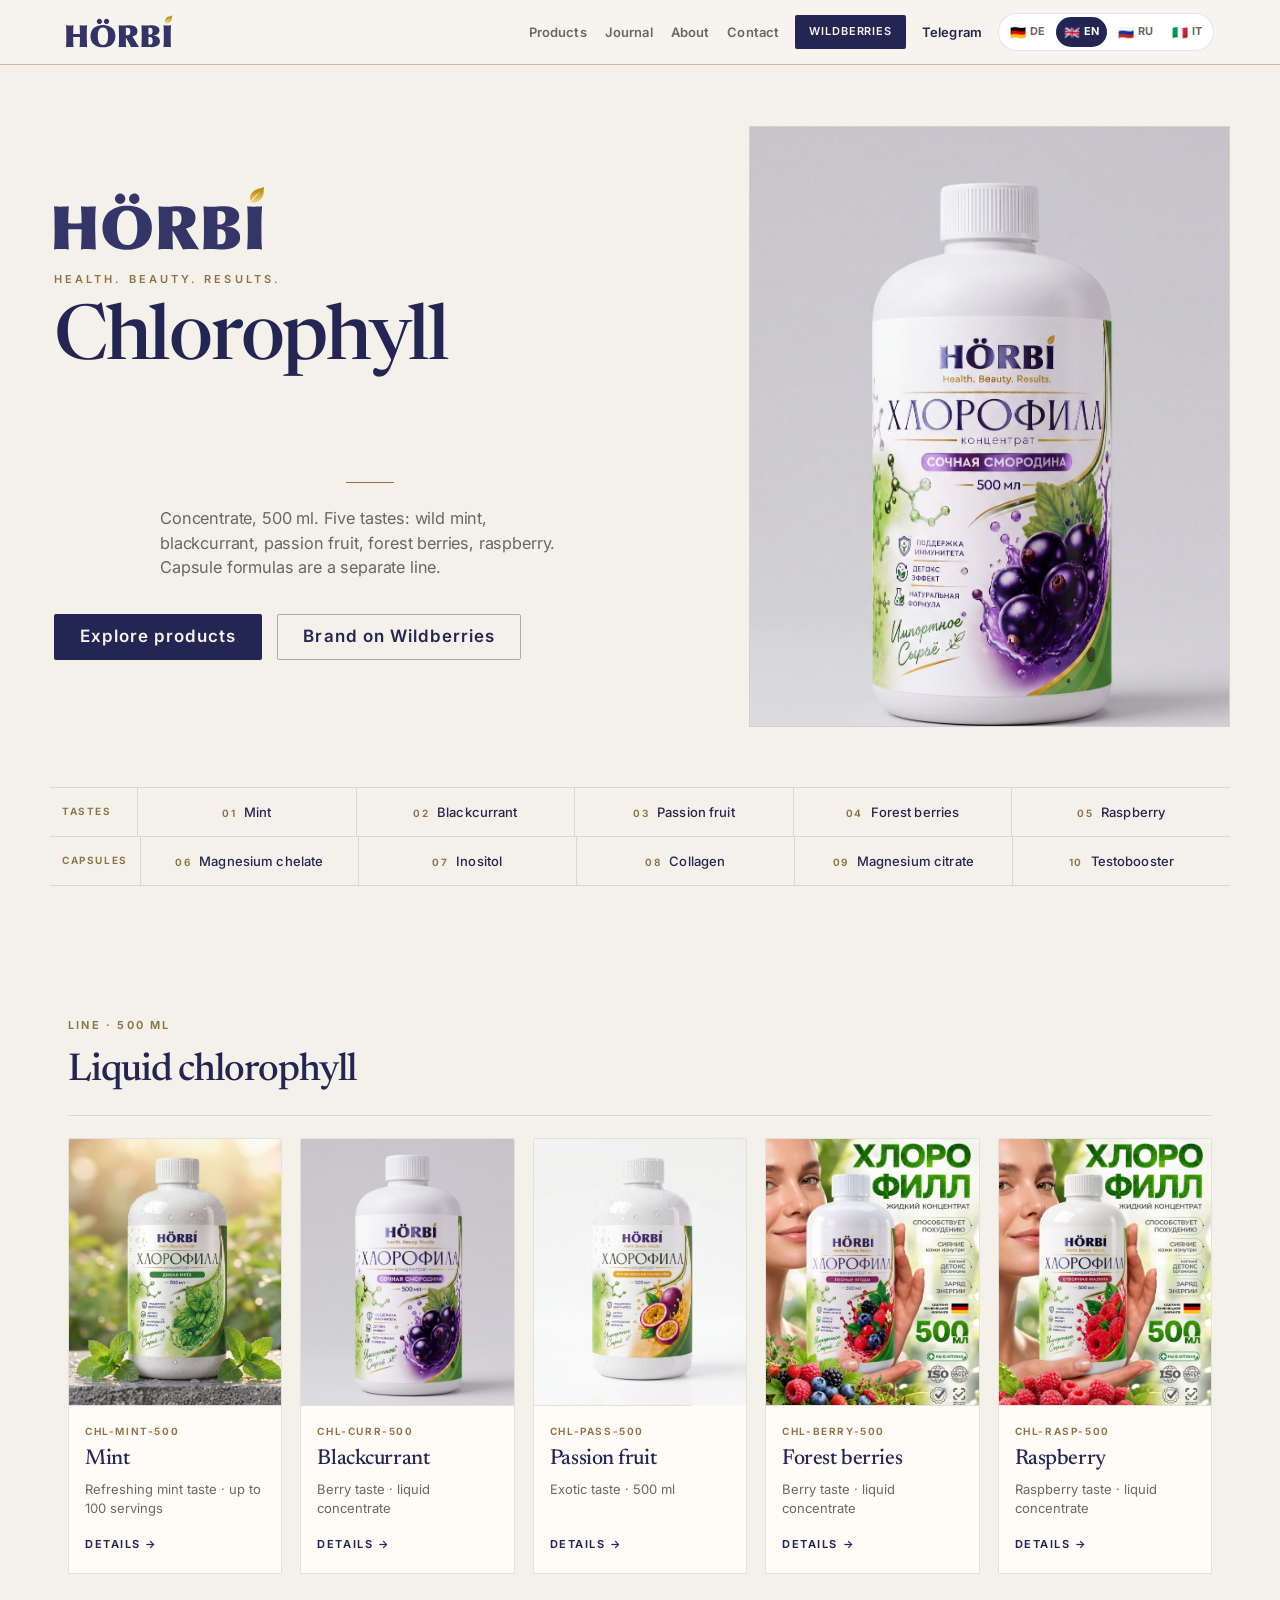
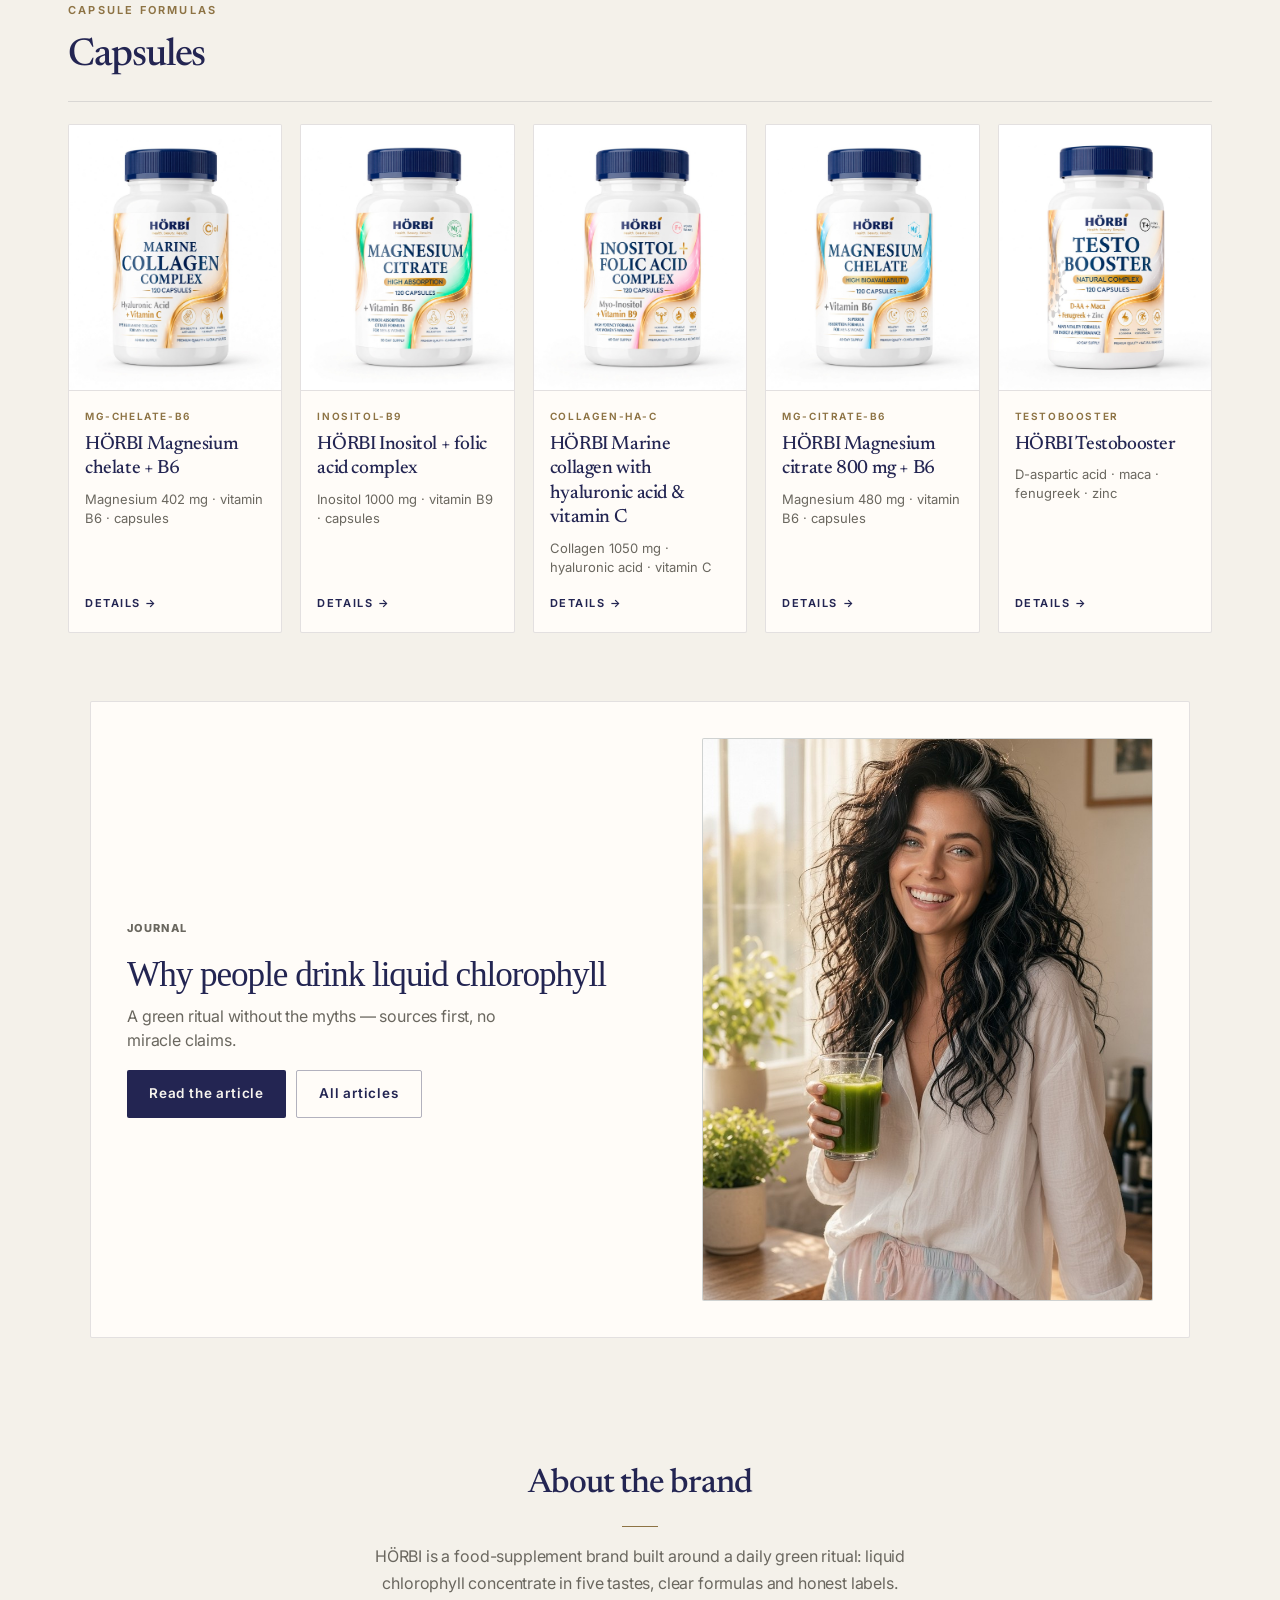
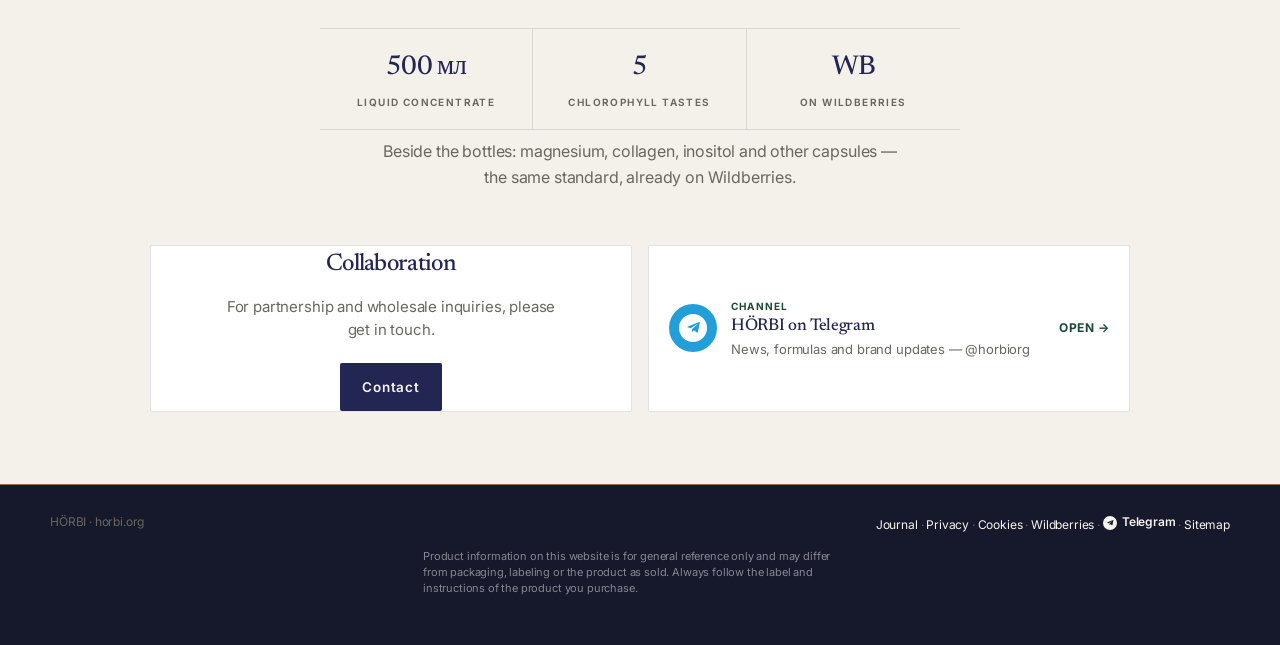
==== commit 38733d49: "Rotate the hero through chlorophyll and the capsule line." ====
--- a/index.html
+++ b/index.html
@@ -66,7 +66,7 @@
   <link rel="preconnect" href="https://fonts.gstatic.com" crossorigin />
   <link rel="dns-prefetch" href="https://www.wildberries.ru" />
   <link href="https://fonts.googleapis.com/css2?family=Inter:wght@400;500;600;700&family=Newsreader:opsz,wght@6..72,400;6..72,500;6..72,600&display=swap" rel="stylesheet" />
-  <link rel="stylesheet" href="css/app.css?v=20260929rx" />
+  <link rel="stylesheet" href="css/app.css?v=20261006hero" />
   <link rel="preload" as="image" href="media/brand/logo-white.svg" />
 
   <!-- Structured data: Organization + WebSite + Brand + Products -->
@@ -343,9 +343,9 @@
         </div>
       </div>
       <figure class="hero-still">
-        <img src="media/web/smorodina/00.jpg" alt="HÖRBI liquid chlorophyll, 500 ml" width="800" height="1000" />
+        <img id="hero-photo" src="media/web/smorodina/00.jpg" alt="HÖRBI liquid chlorophyll, 500 ml" width="800" height="1000" />
       </figure>
-      <nav class="flavor-rail" id="flavor-rail" aria-label="Chlorophyll tastes"></nav>
+      <nav class="flavor-rail" id="flavor-rail" aria-label="Chlorophyll tastes and capsules"></nav>
       <a class="hero-scroll" id="hero-scroll" href="#products" aria-label="Products"><span></span></a>
     </header>
 
@@ -555,9 +555,9 @@
     </div>
   </noscript>
 
-  <script src="js/i18n.js?v=20260929rx"></script>
-  <script src="js/products.js?v=20260929dew"></script>
-  <script src="js/app.js?v=20260929rx"></script>
+  <script src="js/i18n.js?v=20261006hero"></script>
+  <script src="js/products.js?v=20261006inf"></script>
+  <script src="js/app.js?v=20261006hero"></script>
   <script src="js/track.js?v=1" defer></script>
 </body>
 </html>
--- a/css/app.css
+++ b/css/app.css
@@ -1566,6 +1566,7 @@
   max-height: none;
   object-fit: contain;
   object-position: center;
+  transition: opacity 0.7s ease, transform 0.7s ease;
 }
 .hero-media,
 .hero-fade,
@@ -1595,6 +1596,17 @@
   letter-spacing: -0.03em;
   line-height: 0.98;
   text-shadow: none;
+  min-height: 2.05em;
+  transition: opacity 0.7s ease, transform 0.7s ease;
+}
+.hero h1.is-long {
+  font-size: clamp(2rem, 1rem + 2.8vw, 3.5rem);
+}
+.hero h1.is-out,
+.hero .sub.is-out,
+.hero-still img.is-out {
+  opacity: 0;
+  transform: translateY(10px);
 }
 .hero-rule {
   width: 48px;
@@ -1607,6 +1619,8 @@
   color: var(--muted);
   max-width: 42ch;
   font-size: 1.02rem;
+  min-height: 4.6em;
+  transition: opacity 0.7s ease, transform 0.7s ease;
 }
 .hero .btn-fill {
   background: var(--navy);
@@ -1623,7 +1637,8 @@
 .flavor-rail {
   grid-column: 1 / -1;
   display: flex;
-  flex-wrap: wrap;
+  flex-direction: column;
+  flex-wrap: nowrap;
   justify-content: stretch;
   gap: 0;
   margin-top: 8px;
@@ -1631,6 +1646,29 @@
   width: 100%;
   border-top: 1px solid var(--line);
   border-bottom: 1px solid var(--line);
+}
+.rail-row {
+  display: flex;
+  align-items: stretch;
+  min-width: 0;
+}
+.rail-row + .rail-row { border-top: 1px solid var(--line); }
+.rail-label {
+  flex: 0 0 88px;
+  display: flex;
+  align-items: center;
+  padding: 0 12px;
+  font-size: 10px;
+  font-weight: 650;
+  letter-spacing: 0.16em;
+  text-transform: uppercase;
+  color: var(--gold);
+  border-right: 1px solid var(--line);
+}
+.rail-links {
+  display: flex;
+  flex: 1;
+  min-width: 0;
 }
 .flavor-rail a {
   display: inline-flex;
@@ -1643,13 +1681,14 @@
   border-right: 1px solid var(--line);
   background: transparent;
   border-radius: 0;
-  padding: 14px 10px;
+  padding: 14px 8px;
   font-size: 13px;
   font-weight: 500;
-  letter-spacing: 0.02em;
+  letter-spacing: 0.01em;
+  text-align: center;
   backdrop-filter: none;
 }
-.flavor-rail a:last-child { border-right: 0; }
+.rail-links a:last-child { border-right: 0; }
 .flavor-rail a span {
   font-size: 10px;
   letter-spacing: 0.14em;
@@ -1657,6 +1696,7 @@
   font-weight: 650;
 }
 .flavor-rail a:hover { background: rgba(35, 37, 82, 0.04); color: var(--navy); }
+.flavor-rail a.is-on { background: rgba(35, 37, 82, 0.06); }
 
 .catalog-band {
   background: transparent;
@@ -1875,12 +1915,17 @@
   .hero-copy { align-items: center; text-align: center; }
   .hero .actions,
   .flavor-rail { justify-content: center; }
-  .hero-still { max-width: 420px; justify-self: center; aspect-ratio: 1 / 1; }
+  .hero { padding-top: 92px; padding-bottom: 16px; gap: 14px; }
+  .hero h1 { min-height: 1.15em; }
+  .hero .sub { min-height: 0; }
+  .hero-still { max-width: 200px; justify-self: center; aspect-ratio: 4 / 5; }
   .about-facts,
   .closer { grid-template-columns: 1fr; }
   .about-facts li { border-right: 0; border-bottom: 1px solid var(--line); }
   .about-facts li:last-child { border-bottom: 0; }
-  .flavor-rail a { border-right: 0; border-bottom: 1px solid var(--line); flex: 1 1 40%; justify-content: center; }
+  .rail-label { flex-basis: 72px; padding: 0 8px; }
+  .rail-links { overflow-x: auto; }
+  .flavor-rail a { flex: 0 0 auto; padding: 12px 14px; }
 }
 @media (max-width: 760px) {
   .grid.grid-liquid,
@@ -1894,6 +1939,11 @@
     padding-top: 104px;
   }
 }
+@media (prefers-reduced-motion: reduce) {
+  .hero h1,
+  .hero .sub,
+  .hero-still img { transition: none; }
+}
 @media (max-width: 520px) {
   .grid.grid-liquid,
   .grid.grid-caps { grid-template-columns: 1fr; }
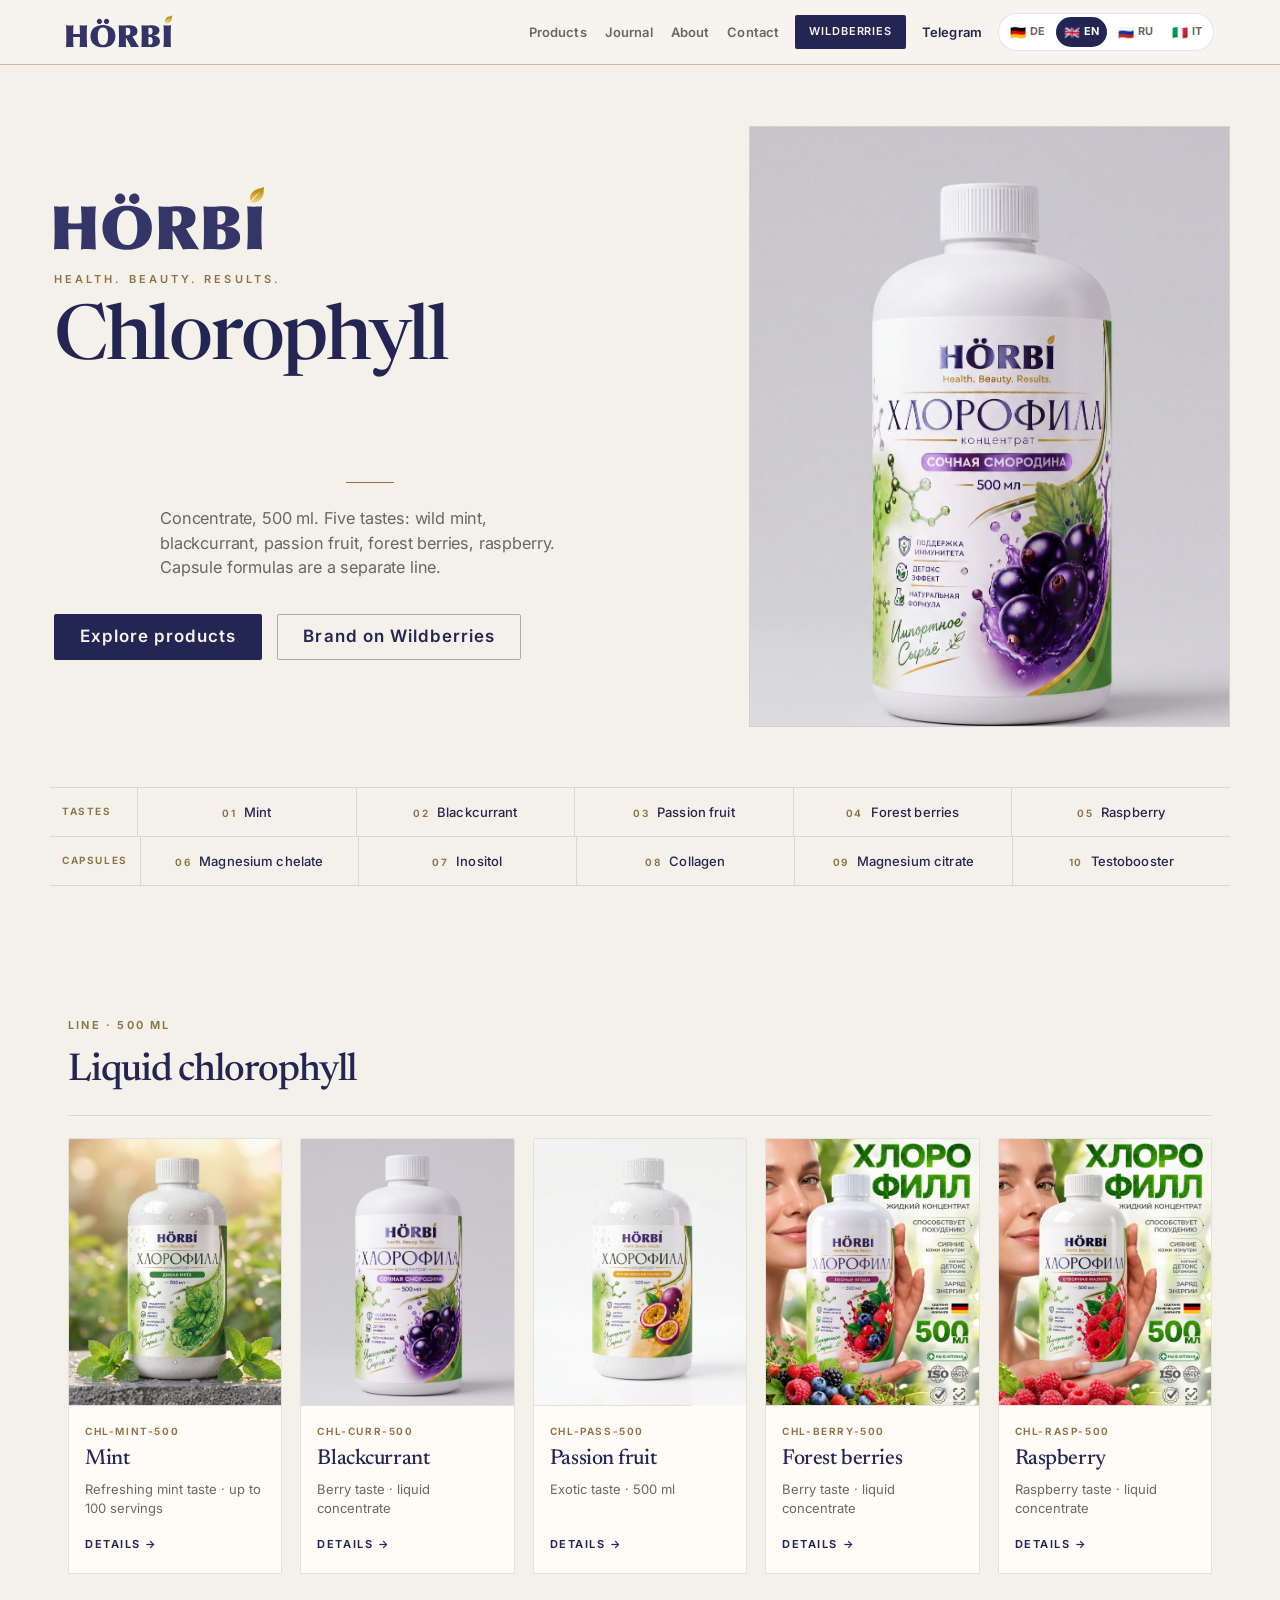
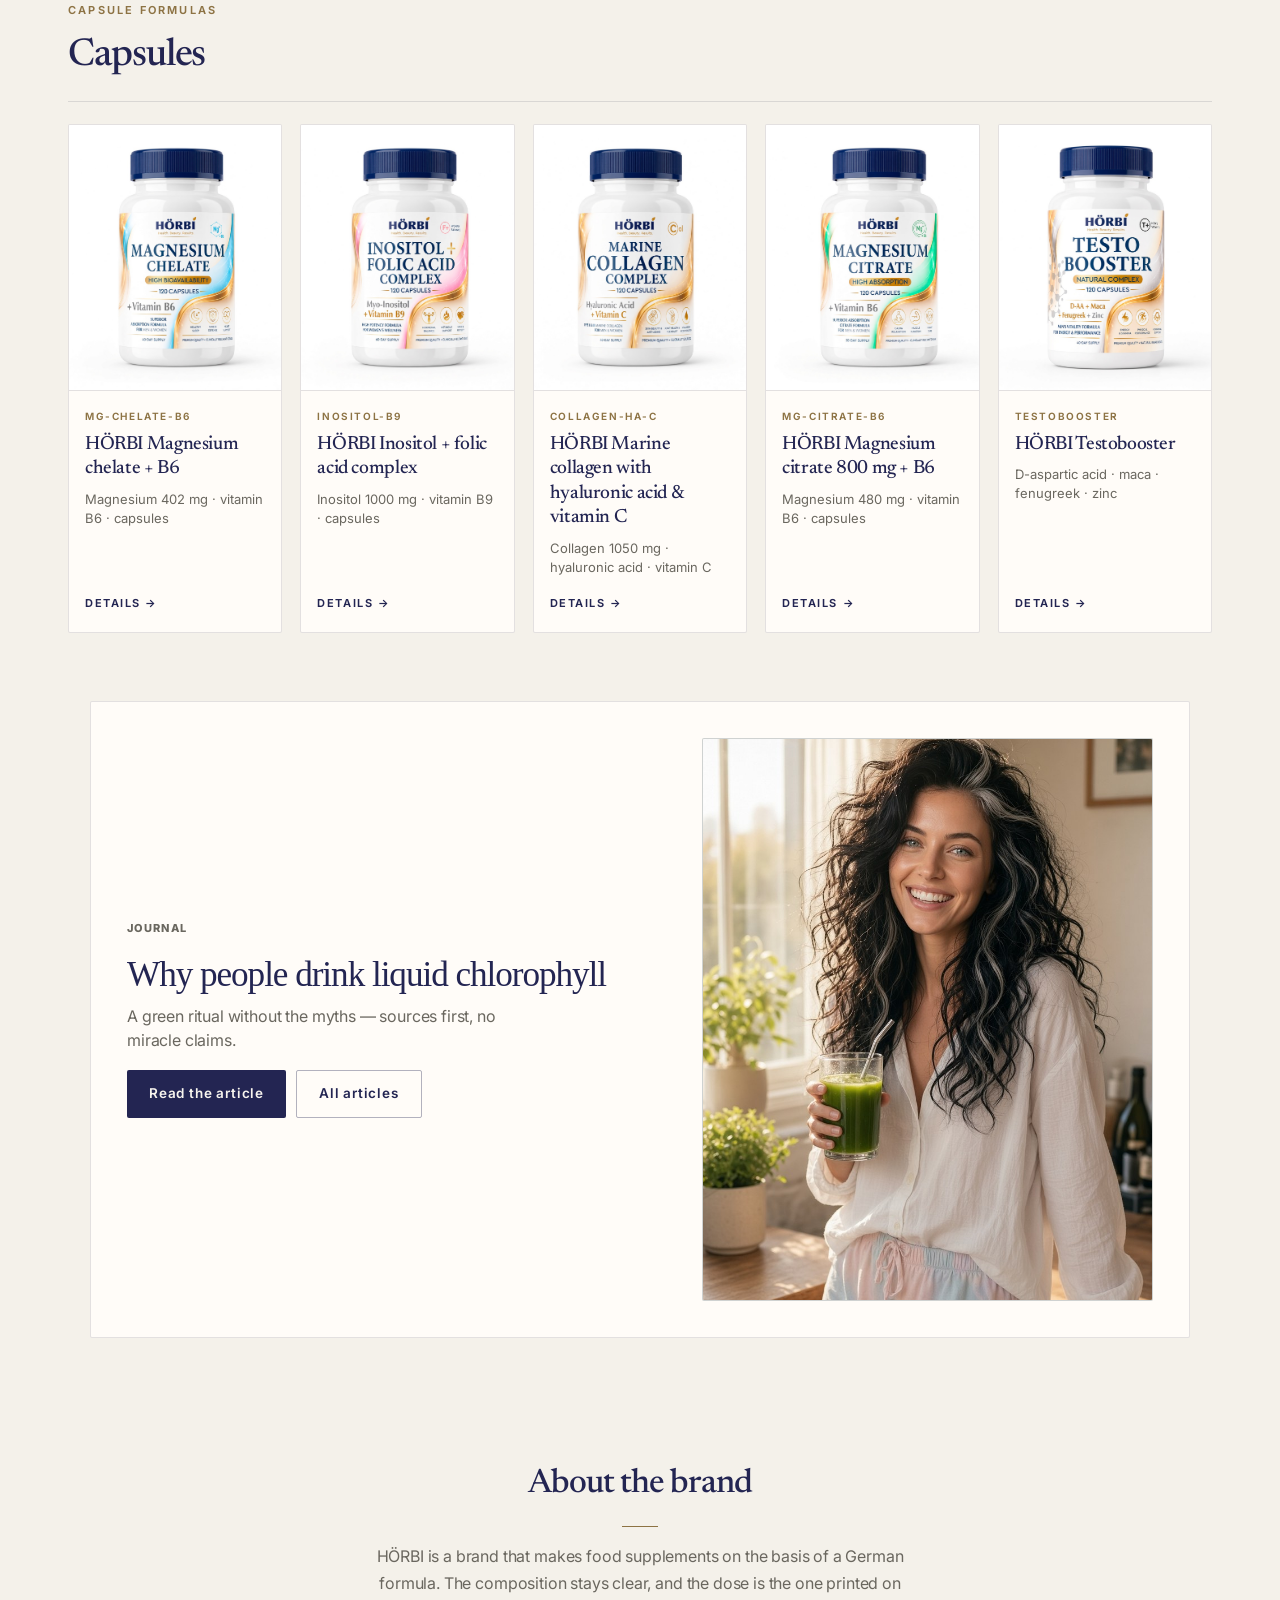
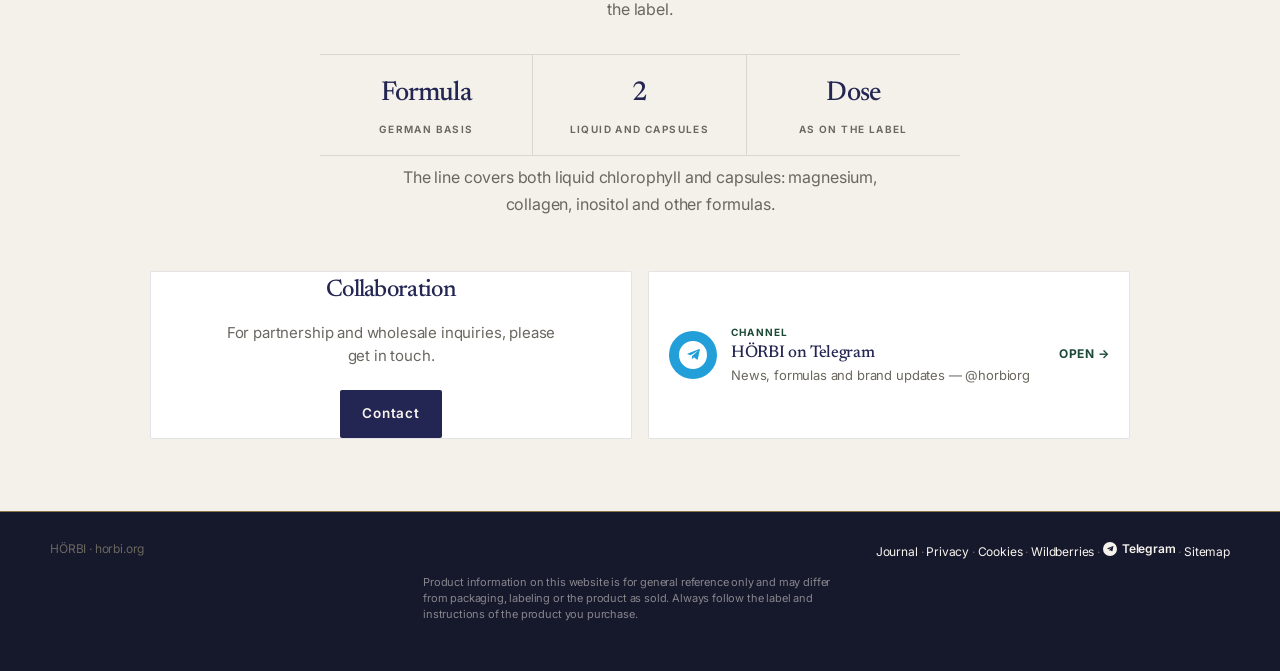
==== commit 5748a175: "Rewrite the about section around a German formula and both product formats." ====
--- a/index.html
+++ b/index.html
@@ -445,14 +445,14 @@
     </section>
 
     <section class="about" id="about" aria-labelledby="about-title">
-      <h2 id="about-title">About HÖRBI</h2>
-      <p id="about-body">HÖRBI is a food-supplement brand built around a daily green ritual: liquid chlorophyll concentrate in five tastes, clear formulas and honest labels.</p>
+      <h2 id="about-title">About the brand</h2>
+      <p id="about-body">HÖRBI is a brand that makes food supplements on the basis of a German formula. The composition stays clear, and the dose is the one printed on the label.</p>
       <ul class="about-facts">
-        <li><strong>500 мл</strong><span id="fact-liquid">Liquid concentrate</span></li>
-        <li><strong>5</strong><span id="fact-tastes">Chlorophyll tastes</span></li>
-        <li><strong>WB</strong><span id="fact-shop">On Wildberries</span></li>
+        <li><strong id="fact-mark-1">Formula</strong><span id="fact-cap-1">German basis</span></li>
+        <li><strong>2</strong><span id="fact-cap-2">Liquid and capsules</span></li>
+        <li><strong id="fact-mark-3">Dose</strong><span id="fact-cap-3">As on the label</span></li>
       </ul>
-      <p id="about-body-2">Beside the bottles: magnesium, collagen, inositol and other capsules — the same standard, already on Wildberries.</p>
+      <p id="about-body-2">The line covers both liquid chlorophyll and capsules: magnesium, collagen, inositol and other formulas.</p>
     </section>
 
     <div class="closer">
@@ -551,13 +551,13 @@
         <li><strong>Magnesium citrate + B6</strong> — <a href="https://www.wildberries.ru/catalog/1443005218/detail.aspx">Wildberries</a></li>
         <li><strong>Testobooster</strong> — <a href="https://www.wildberries.ru/catalog/1443168147/detail.aspx">Wildberries</a></li>
       </ul>
-      <p>Official site: <a href="https://horbi.org/">horbi.org</a>. Brand: food supplements / liquid chlorophyll. Languages: DE, EN, RU, IT.</p>
+      <p>Official site: <a href="https://horbi.org/">horbi.org</a>. Brand: food supplements on the basis of a German formula. Languages: DE, EN, RU, IT.</p>
     </div>
   </noscript>
 
-  <script src="js/i18n.js?v=20261006hero"></script>
+  <script src="js/i18n.js?v=20261006about"></script>
   <script src="js/products.js?v=20261006inf"></script>
-  <script src="js/app.js?v=20261006hero"></script>
+  <script src="js/app.js?v=20261006about"></script>
   <script src="js/track.js?v=1" defer></script>
 </body>
 </html>
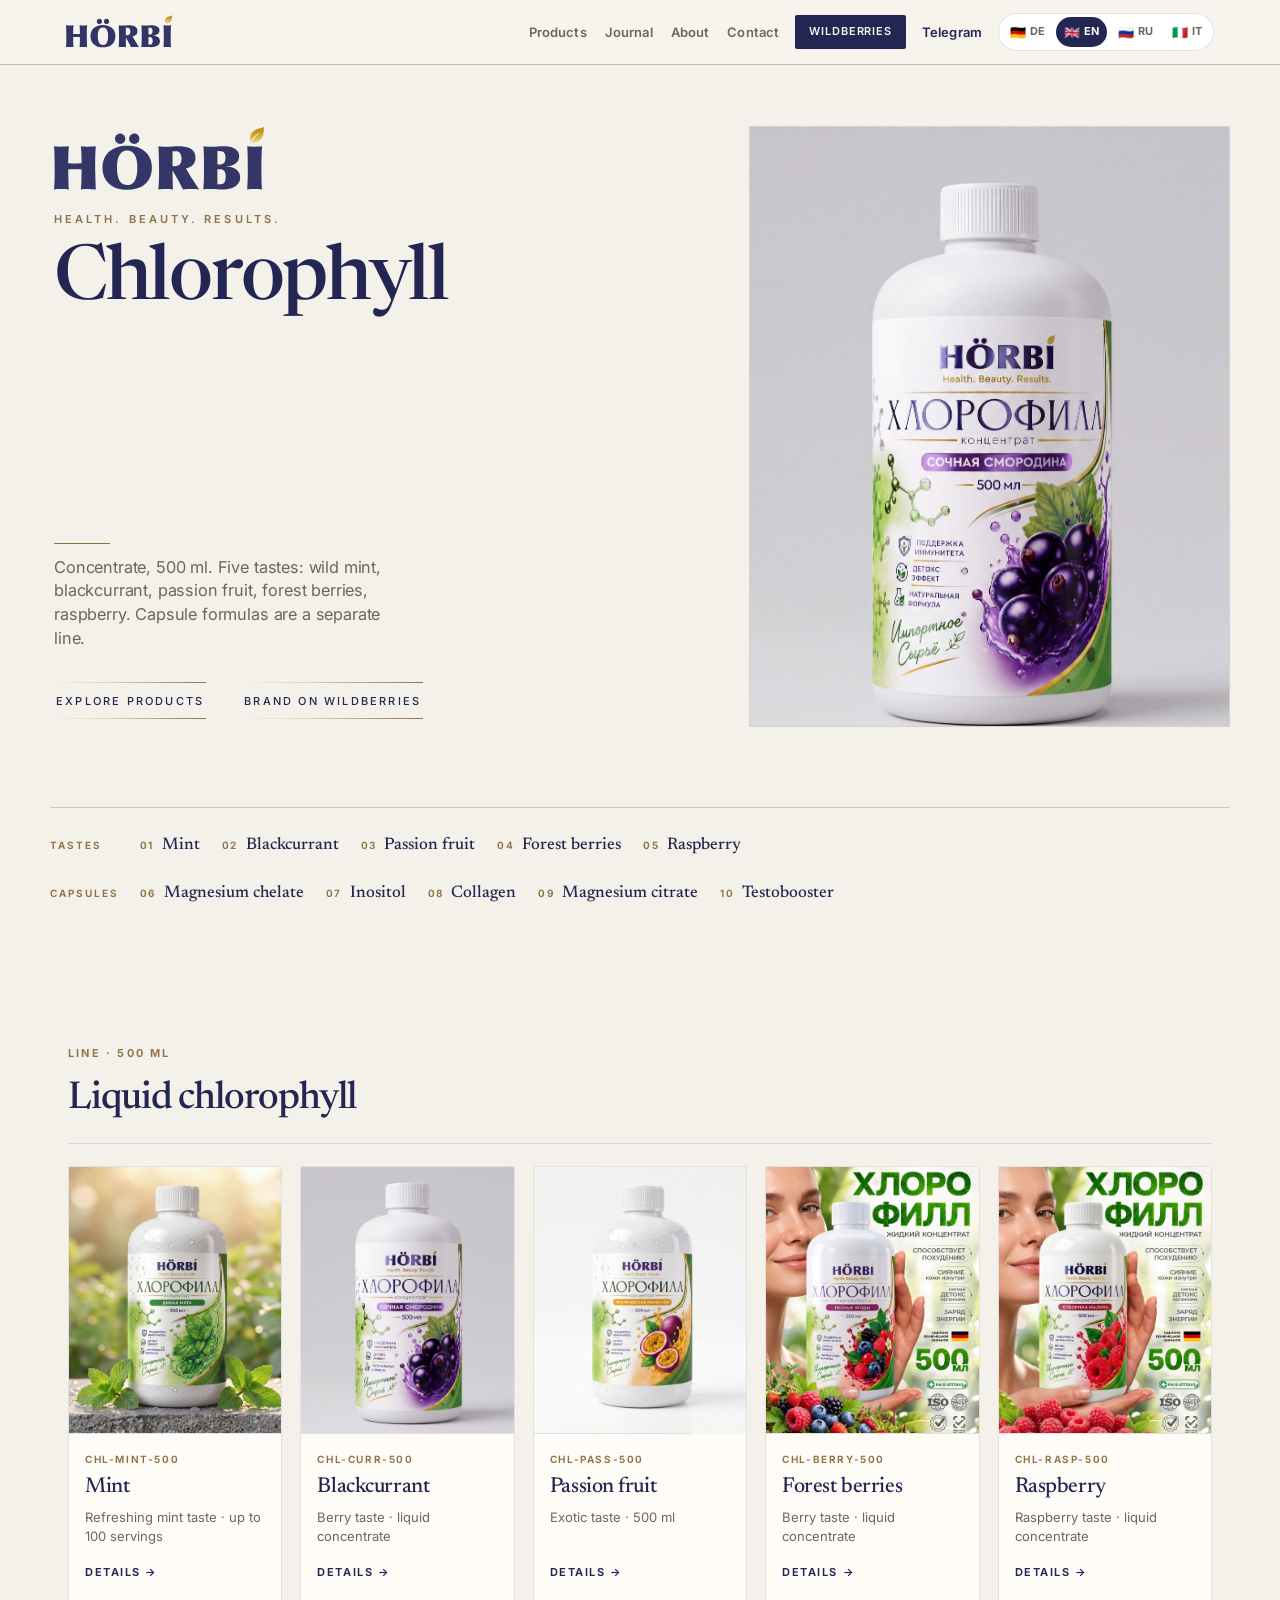
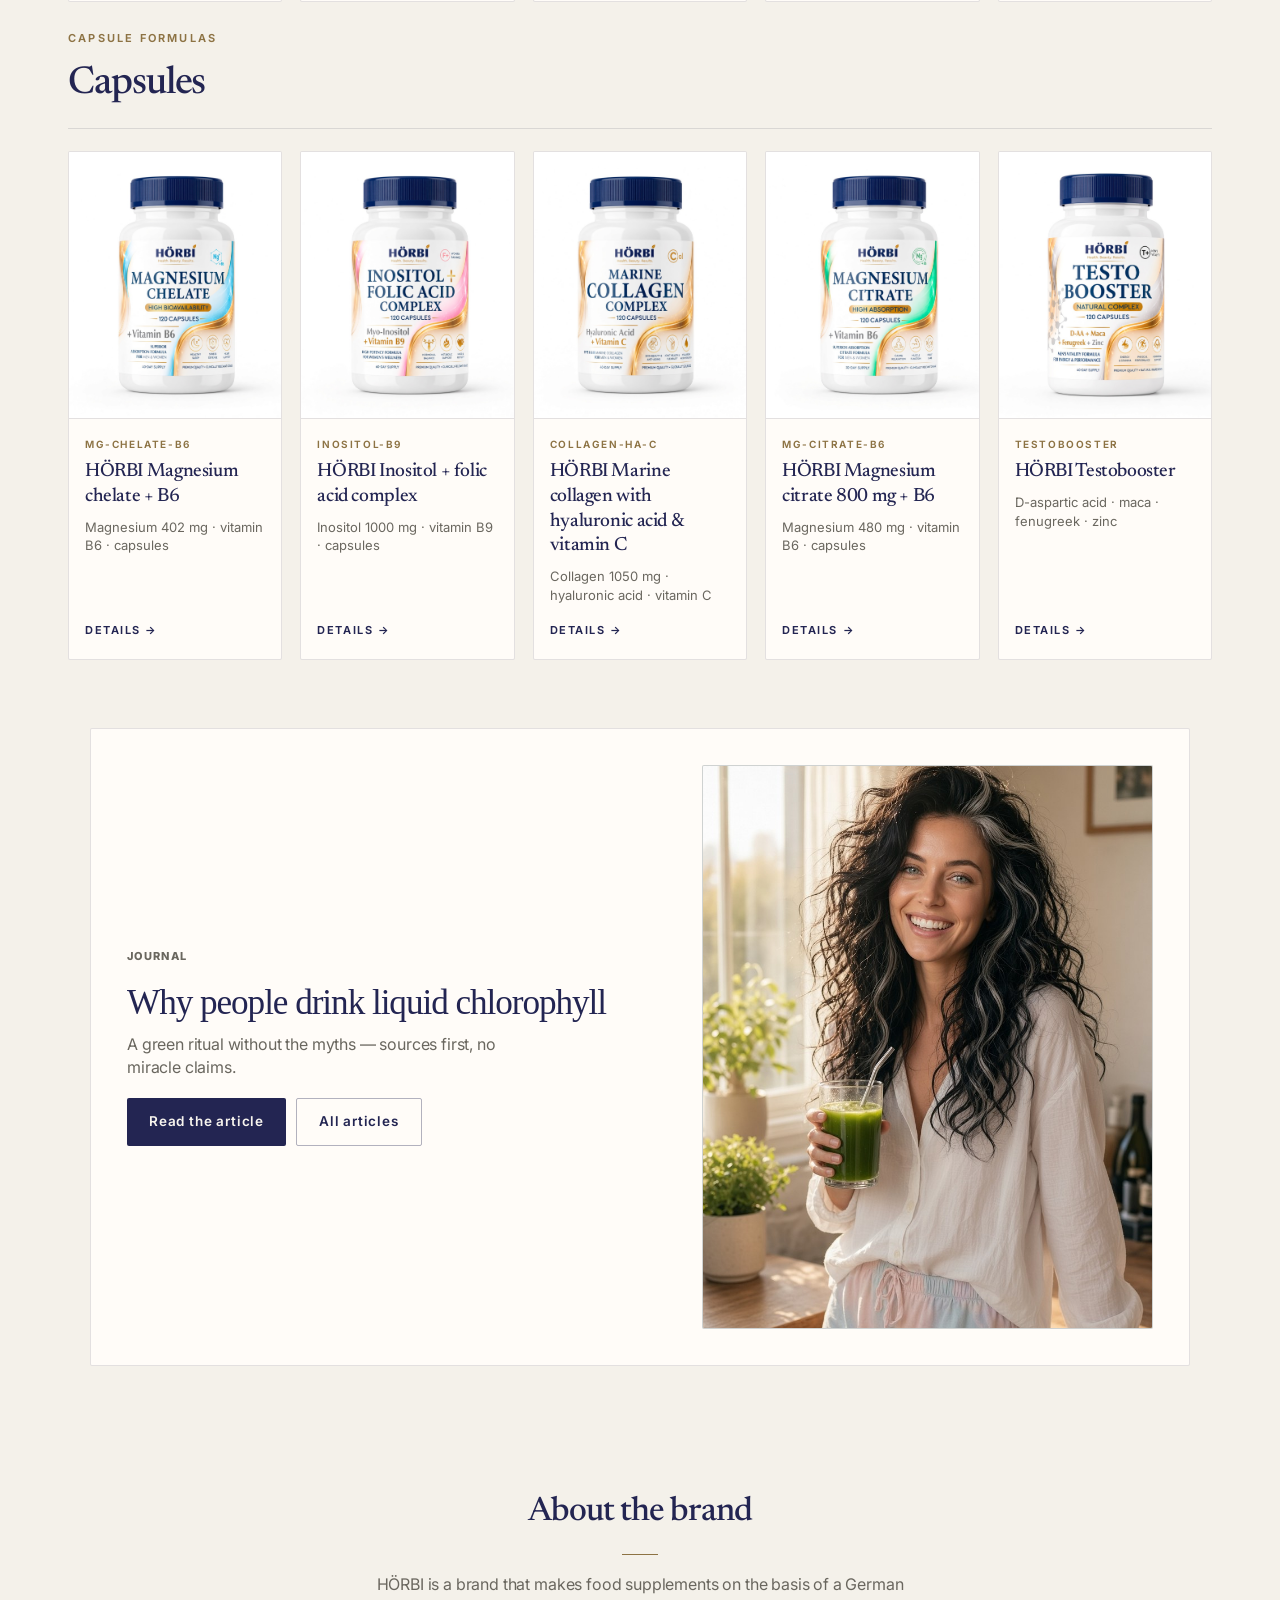
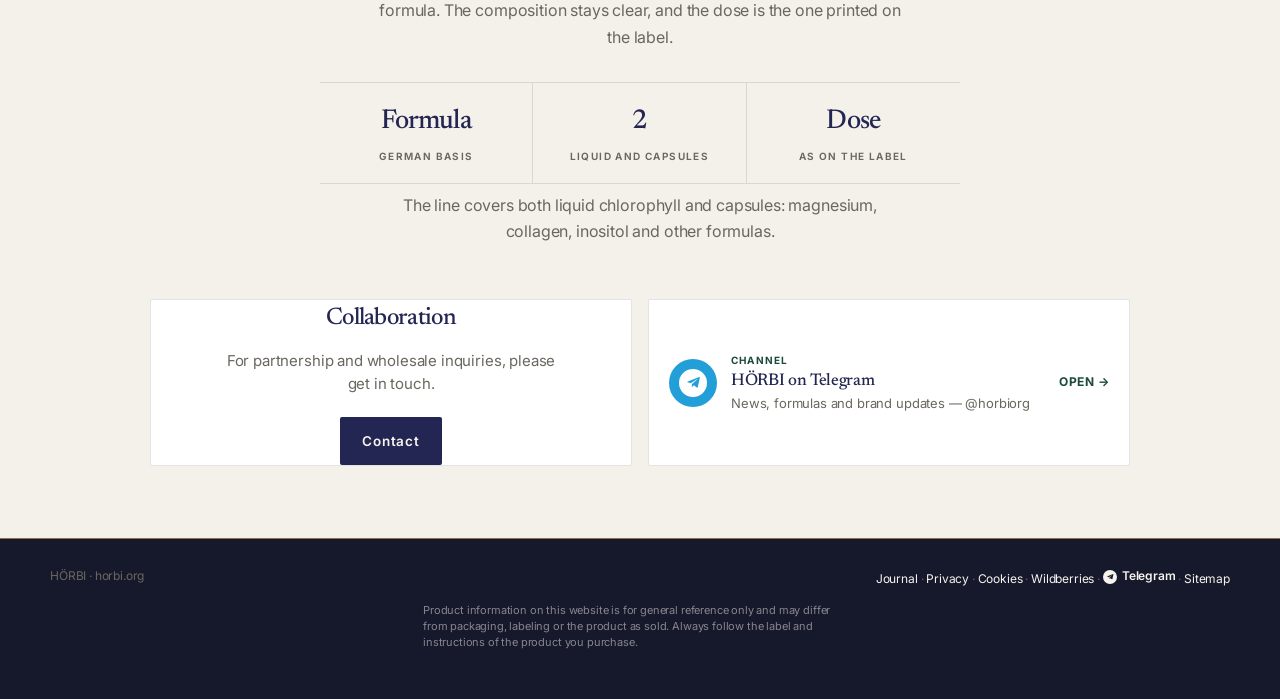
==== commit cb9a05b9: "Restyle the hero caption, rail and buttons, and refresh the pack-shot addresses." ====
--- a/index.html
+++ b/index.html
@@ -66,7 +66,7 @@
   <link rel="preconnect" href="https://fonts.gstatic.com" crossorigin />
   <link rel="dns-prefetch" href="https://www.wildberries.ru" />
   <link href="https://fonts.googleapis.com/css2?family=Inter:wght@400;500;600;700&family=Newsreader:opsz,wght@6..72,400;6..72,500;6..72,600&display=swap" rel="stylesheet" />
-  <link rel="stylesheet" href="css/app.css?v=20261006hero" />
+  <link rel="stylesheet" href="css/app.css?v=20261006look" />
   <link rel="preload" as="image" href="media/brand/logo-white.svg" />
 
   <!-- Structured data: Organization + WebSite + Brand + Products -->
@@ -557,7 +557,7 @@
 
   <script src="js/i18n.js?v=20261006about"></script>
   <script src="js/products.js?v=20261006inf"></script>
-  <script src="js/app.js?v=20261006about"></script>
+  <script src="js/app.js?v=20261006look"></script>
   <script src="js/track.js?v=1" defer></script>
 </body>
 </html>
--- a/css/app.css
+++ b/css/app.css
@@ -1537,7 +1537,7 @@
   text-align: left;
   display: grid;
   grid-template-columns: minmax(0, 1.05fr) minmax(280px, 0.78fr);
-  align-items: center;
+  align-items: stretch;
   justify-items: stretch;
   gap: clamp(28px, 4vw, 64px);
   width: min(1180px, calc(100% - 48px));
@@ -1547,8 +1547,10 @@
 .hero-copy {
   align-items: flex-start;
   text-align: left;
+  justify-content: flex-start;
   max-width: 640px;
   margin: 0;
+  height: 100%;
 }
 .hero .actions { justify-content: flex-start; }
 .hero-still {
@@ -1596,6 +1598,8 @@
   letter-spacing: -0.03em;
   line-height: 0.98;
   text-shadow: none;
+  text-align: left;
+  width: 100%;
   min-height: 2.05em;
   transition: opacity 0.7s ease, transform 0.7s ease;
 }
@@ -1609,94 +1613,150 @@
   transform: translateY(10px);
 }
 .hero-rule {
-  width: 48px;
+  width: 56px;
   height: 1px;
-  margin: 22px auto 0;
+  margin: auto 0 0;
   border-radius: 0;
   background: var(--gold);
 }
 .hero .sub {
   color: var(--muted);
-  max-width: 42ch;
+  max-width: 36ch;
+  width: 100%;
+  margin: 12px 0 0;
   font-size: 1.02rem;
-  min-height: 4.6em;
+  line-height: 1.45;
+  min-height: 0;
+  text-align: left;
   transition: opacity 0.7s ease, transform 0.7s ease;
 }
-.hero .btn-fill {
-  background: var(--navy);
-  color: #f7f4ee;
+.hero .actions { gap: 22px 36px; }
+.hero .btn {
+  min-height: 0;
+  padding: 11px 2px 9px;
+  border: 0;
+  border-radius: 0;
+  background: transparent;
+  color: var(--navy);
   box-shadow: none;
-}
-.hero .btn-fill:hover { background: #12142e; color: #f7f4ee; }
+  font-weight: 500;
+  font-size: 11px;
+  letter-spacing: 0.2em;
+  text-transform: uppercase;
+  position: relative;
+}
+.hero .btn::before,
+.hero .btn::after {
+  content: "";
+  position: absolute;
+  left: 0;
+  right: 0;
+  height: 1px;
+  background: linear-gradient(90deg, transparent, #e4d3ae 18%, var(--gold) 50%, #e4d3ae 82%, transparent);
+  background-size: 200% 100%;
+  animation: horbi-shimmer 3.2s ease-in-out infinite;
+}
+.hero .btn::before { top: 0; }
+.hero .btn::after { bottom: 0; }
+.hero .btn-fill,
 .hero .btn-ghost {
-  border: 1px solid rgba(35, 37, 82, 0.35);
+  background: transparent;
   color: var(--navy);
+  border: 0;
+  box-shadow: none;
+}
+.hero .btn-fill:hover,
+.hero .btn-ghost:hover {
   background: transparent;
-}
-.hero .btn-ghost:hover { background: rgba(35, 37, 82, 0.05); }
+  color: var(--navy);
+}
+.hero .btn:hover::before,
+.hero .btn:hover::after { animation-duration: 1.4s; }
+@keyframes horbi-shimmer {
+  0% { background-position: 120% 0; }
+  100% { background-position: -120% 0; }
+}
 .flavor-rail {
   grid-column: 1 / -1;
   display: flex;
   flex-direction: column;
   flex-wrap: nowrap;
-  justify-content: stretch;
-  gap: 0;
-  margin-top: 8px;
-  max-width: none;
+  justify-content: flex-start;
+  gap: 6px;
+  margin-top: 28px;
+  max-width: 100%;
+  min-width: 0;
   width: 100%;
-  border-top: 1px solid var(--line);
-  border-bottom: 1px solid var(--line);
+  border-top: 1px solid rgba(141, 115, 68, 0.35);
+  border-bottom: 0;
+  padding-top: 16px;
 }
 .rail-row {
   display: flex;
-  align-items: stretch;
+  align-items: baseline;
   min-width: 0;
-}
-.rail-row + .rail-row { border-top: 1px solid var(--line); }
+  max-width: 100%;
+  gap: 18px;
+}
+.rail-row + .rail-row { border-top: 0; }
 .rail-label {
-  flex: 0 0 88px;
+  flex: 0 0 72px;
   display: flex;
   align-items: center;
-  padding: 0 12px;
+  padding: 0;
   font-size: 10px;
   font-weight: 650;
-  letter-spacing: 0.16em;
+  letter-spacing: 0.2em;
   text-transform: uppercase;
   color: var(--gold);
-  border-right: 1px solid var(--line);
+  border-right: 0;
 }
 .rail-links {
   display: flex;
   flex: 1;
+  flex-wrap: wrap;
   min-width: 0;
+  max-width: 100%;
+  gap: 0 4px;
 }
 .flavor-rail a {
   display: inline-flex;
-  flex: 1 1 0;
+  flex: 0 1 auto;
   align-items: baseline;
-  justify-content: center;
+  justify-content: flex-start;
   gap: 8px;
   color: var(--navy);
   border: 0;
-  border-right: 1px solid var(--line);
   background: transparent;
   border-radius: 0;
-  padding: 14px 8px;
-  font-size: 13px;
+  padding: 8px 18px 8px 0;
+  font-family: var(--serif);
+  font-size: 1.05rem;
   font-weight: 500;
-  letter-spacing: 0.01em;
-  text-align: center;
+  letter-spacing: 0;
+  text-align: left;
   backdrop-filter: none;
+  position: relative;
 }
 .rail-links a:last-child { border-right: 0; }
 .flavor-rail a span {
+  font-family: var(--font);
   font-size: 10px;
   letter-spacing: 0.14em;
   color: var(--gold);
   font-weight: 650;
 }
-.flavor-rail a:hover { background: rgba(35, 37, 82, 0.04); color: var(--navy); }
-.flavor-rail a.is-on { background: rgba(35, 37, 82, 0.06); }
+.flavor-rail a:hover { background: transparent; color: var(--navy); }
+.flavor-rail a.is-on { background: transparent; }
+.flavor-rail a.is-on::after {
+  content: "";
+  position: absolute;
+  left: 0;
+  right: 18px;
+  bottom: 2px;
+  height: 1px;
+  background: linear-gradient(90deg, var(--gold), transparent);
+}
 
 .catalog-band {
   background: transparent;
@@ -1911,8 +1971,13 @@
     grid-template-columns: 1fr;
     text-align: center;
     width: min(100% - 32px, 1180px);
-  }
-  .hero-copy { align-items: center; text-align: center; }
+    min-width: 0;
+  }
+  .hero { align-items: center; }
+  .hero-copy { min-height: 0; align-items: center; text-align: center; }
+  .hero h1,
+  .hero .sub { text-align: center; }
+  .hero-rule { margin: 18px 0 0; }
   .hero .actions,
   .flavor-rail { justify-content: center; }
   .hero { padding-top: 92px; padding-bottom: 16px; gap: 14px; }
@@ -1923,9 +1988,10 @@
   .closer { grid-template-columns: 1fr; }
   .about-facts li { border-right: 0; border-bottom: 1px solid var(--line); }
   .about-facts li:last-child { border-bottom: 0; }
-  .rail-label { flex-basis: 72px; padding: 0 8px; }
-  .rail-links { overflow-x: auto; }
-  .flavor-rail a { flex: 0 0 auto; padding: 12px 14px; }
+  .rail-row { justify-content: center; }
+  .rail-label { flex-basis: auto; padding: 0; }
+  .rail-links { overflow-x: auto; flex-wrap: nowrap; justify-content: flex-start; min-width: 0; }
+  .flavor-rail a { flex: 0 0 auto; padding: 8px 14px; }
 }
 @media (max-width: 760px) {
   .grid.grid-liquid,
@@ -1943,6 +2009,9 @@
   .hero h1,
   .hero .sub,
   .hero-still img { transition: none; }
+  .hero-rule,
+  .hero .btn::before,
+  .hero .btn::after { animation: none; }
 }
 @media (max-width: 520px) {
   .grid.grid-liquid,
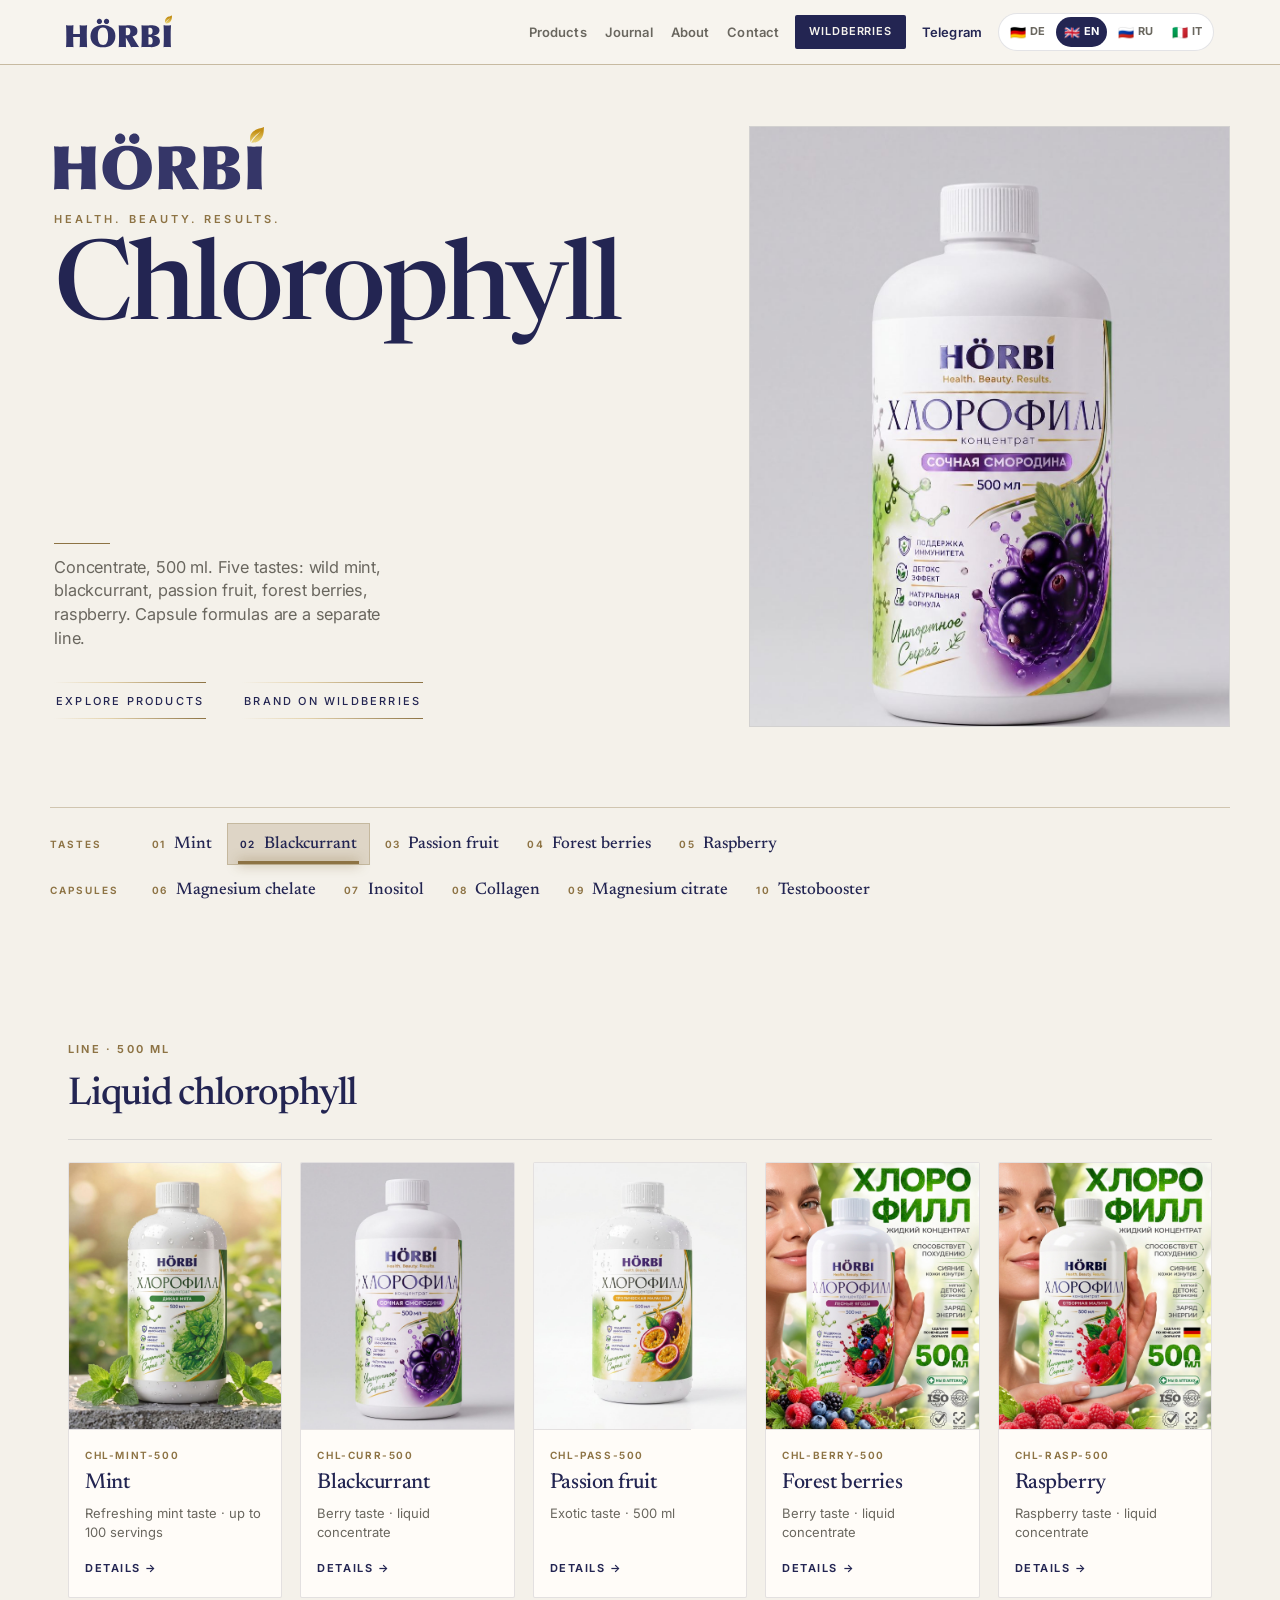
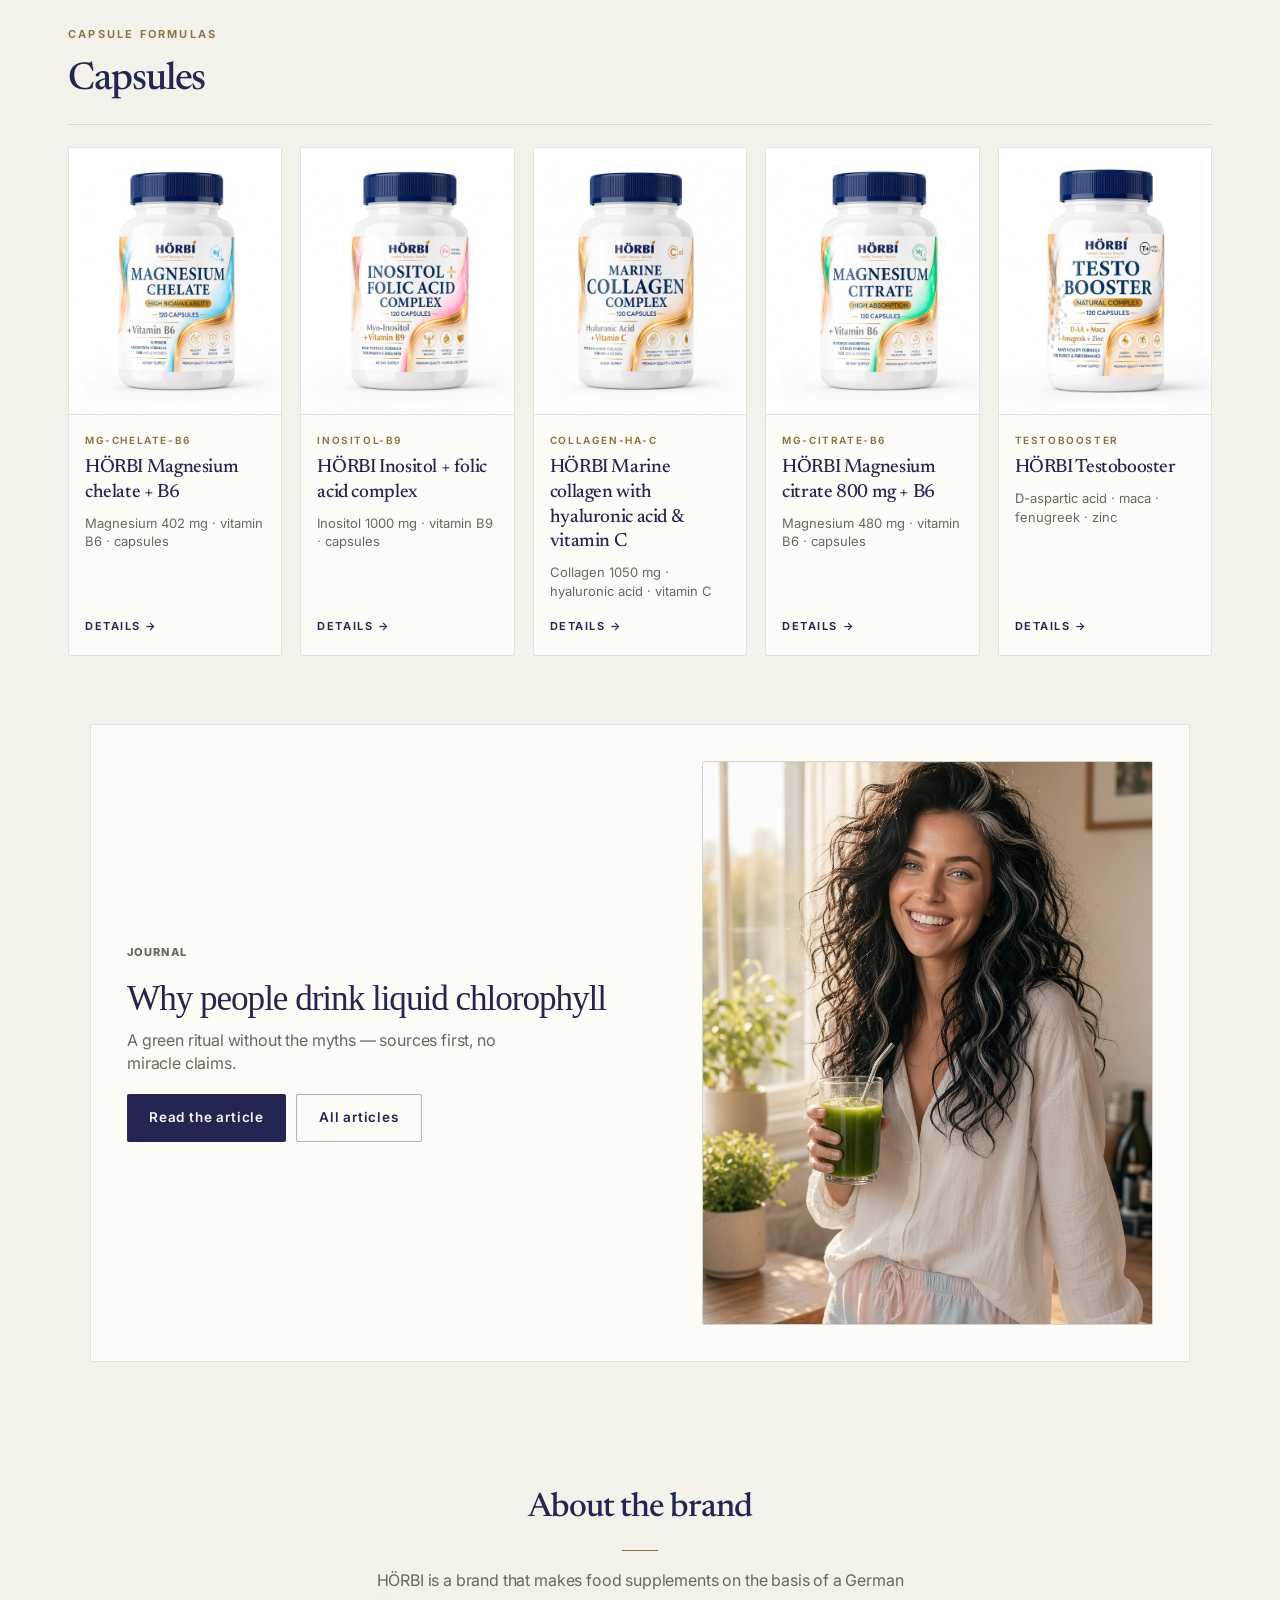
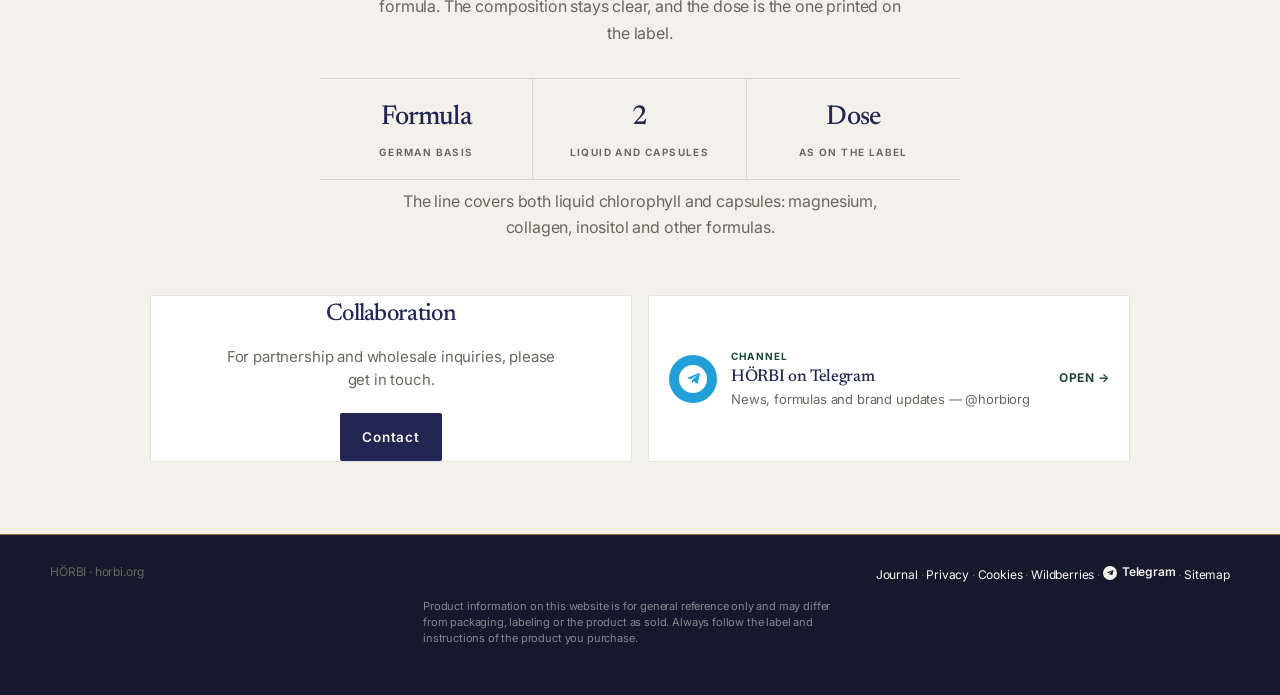
==== commit afb0773e: "Enlarge the rotating hero names, speed the change, and strengthen the rail highlight." ====
--- a/index.html
+++ b/index.html
@@ -66,7 +66,7 @@
   <link rel="preconnect" href="https://fonts.gstatic.com" crossorigin />
   <link rel="dns-prefetch" href="https://www.wildberries.ru" />
   <link href="https://fonts.googleapis.com/css2?family=Inter:wght@400;500;600;700&family=Newsreader:opsz,wght@6..72,400;6..72,500;6..72,600&display=swap" rel="stylesheet" />
-  <link rel="stylesheet" href="css/app.css?v=20261006look" />
+  <link rel="stylesheet" href="css/app.css?v=20261007type" />
   <link rel="preload" as="image" href="media/brand/logo-white.svg" />
 
   <!-- Structured data: Organization + WebSite + Brand + Products -->
@@ -557,7 +557,7 @@
 
   <script src="js/i18n.js?v=20261006about"></script>
   <script src="js/products.js?v=20261006inf"></script>
-  <script src="js/app.js?v=20261006look"></script>
+  <script src="js/app.js?v=20261007type"></script>
   <script src="js/track.js?v=1" defer></script>
 </body>
 </html>
--- a/css/app.css
+++ b/css/app.css
@@ -1333,7 +1333,7 @@
     padding-bottom: max(20px, env(safe-area-inset-bottom, 0px));
   }
   .hero-logo { width: min(78vw, 300px); }
-  .hero h1 { font-size: clamp(2.1rem, 9vw, 3.2rem); }
+  .hero h1 { font-size: clamp(2.8rem, 12vw, 4.4rem); }
   .hero-fade { height: 48px; }
   .sheet-nav { width: 36px; height: 36px; font-size: 20px; }
   .sheet-nav.prev { left: 6px; }
@@ -1594,17 +1594,17 @@
   margin: 16px 0 0;
   color: var(--navy);
   font-weight: 500;
-  font-size: clamp(2.7rem, 1.4rem + 4.2vw, 5rem);
-  letter-spacing: -0.03em;
-  line-height: 0.98;
+  font-size: clamp(3.6rem, 1.8rem + 6.4vw, 7.6rem);
+  letter-spacing: -0.035em;
+  line-height: 0.9;
   text-shadow: none;
   text-align: left;
   width: 100%;
-  min-height: 2.05em;
+  min-height: 0;
   transition: opacity 0.7s ease, transform 0.7s ease;
 }
 .hero h1.is-long {
-  font-size: clamp(2rem, 1rem + 2.8vw, 3.5rem);
+  font-size: clamp(2.8rem, 1.3rem + 4.2vw, 5.4rem);
 }
 .hero h1.is-out,
 .hero .sub.is-out,
@@ -1729,7 +1729,7 @@
   border: 0;
   background: transparent;
   border-radius: 0;
-  padding: 8px 18px 8px 0;
+  padding: 7px 12px;
   font-family: var(--serif);
   font-size: 1.05rem;
   font-weight: 500;
@@ -1747,15 +1747,21 @@
   font-weight: 650;
 }
 .flavor-rail a:hover { background: transparent; color: var(--navy); }
-.flavor-rail a.is-on { background: transparent; }
+.flavor-rail a.is-on {
+  background: rgba(141, 115, 68, 0.22);
+  color: var(--navy);
+  box-shadow: 0 0 0 1px rgba(141, 115, 68, 0.45);
+}
+.flavor-rail a.is-on span { color: var(--navy); }
 .flavor-rail a.is-on::after {
   content: "";
   position: absolute;
-  left: 0;
-  right: 18px;
-  bottom: 2px;
-  height: 1px;
-  background: linear-gradient(90deg, var(--gold), transparent);
+  left: 10px;
+  right: 10px;
+  bottom: 0;
+  height: 3px;
+  background: var(--gold);
+  box-shadow: 0 0 12px rgba(141, 115, 68, 0.9);
 }
 
 .catalog-band {
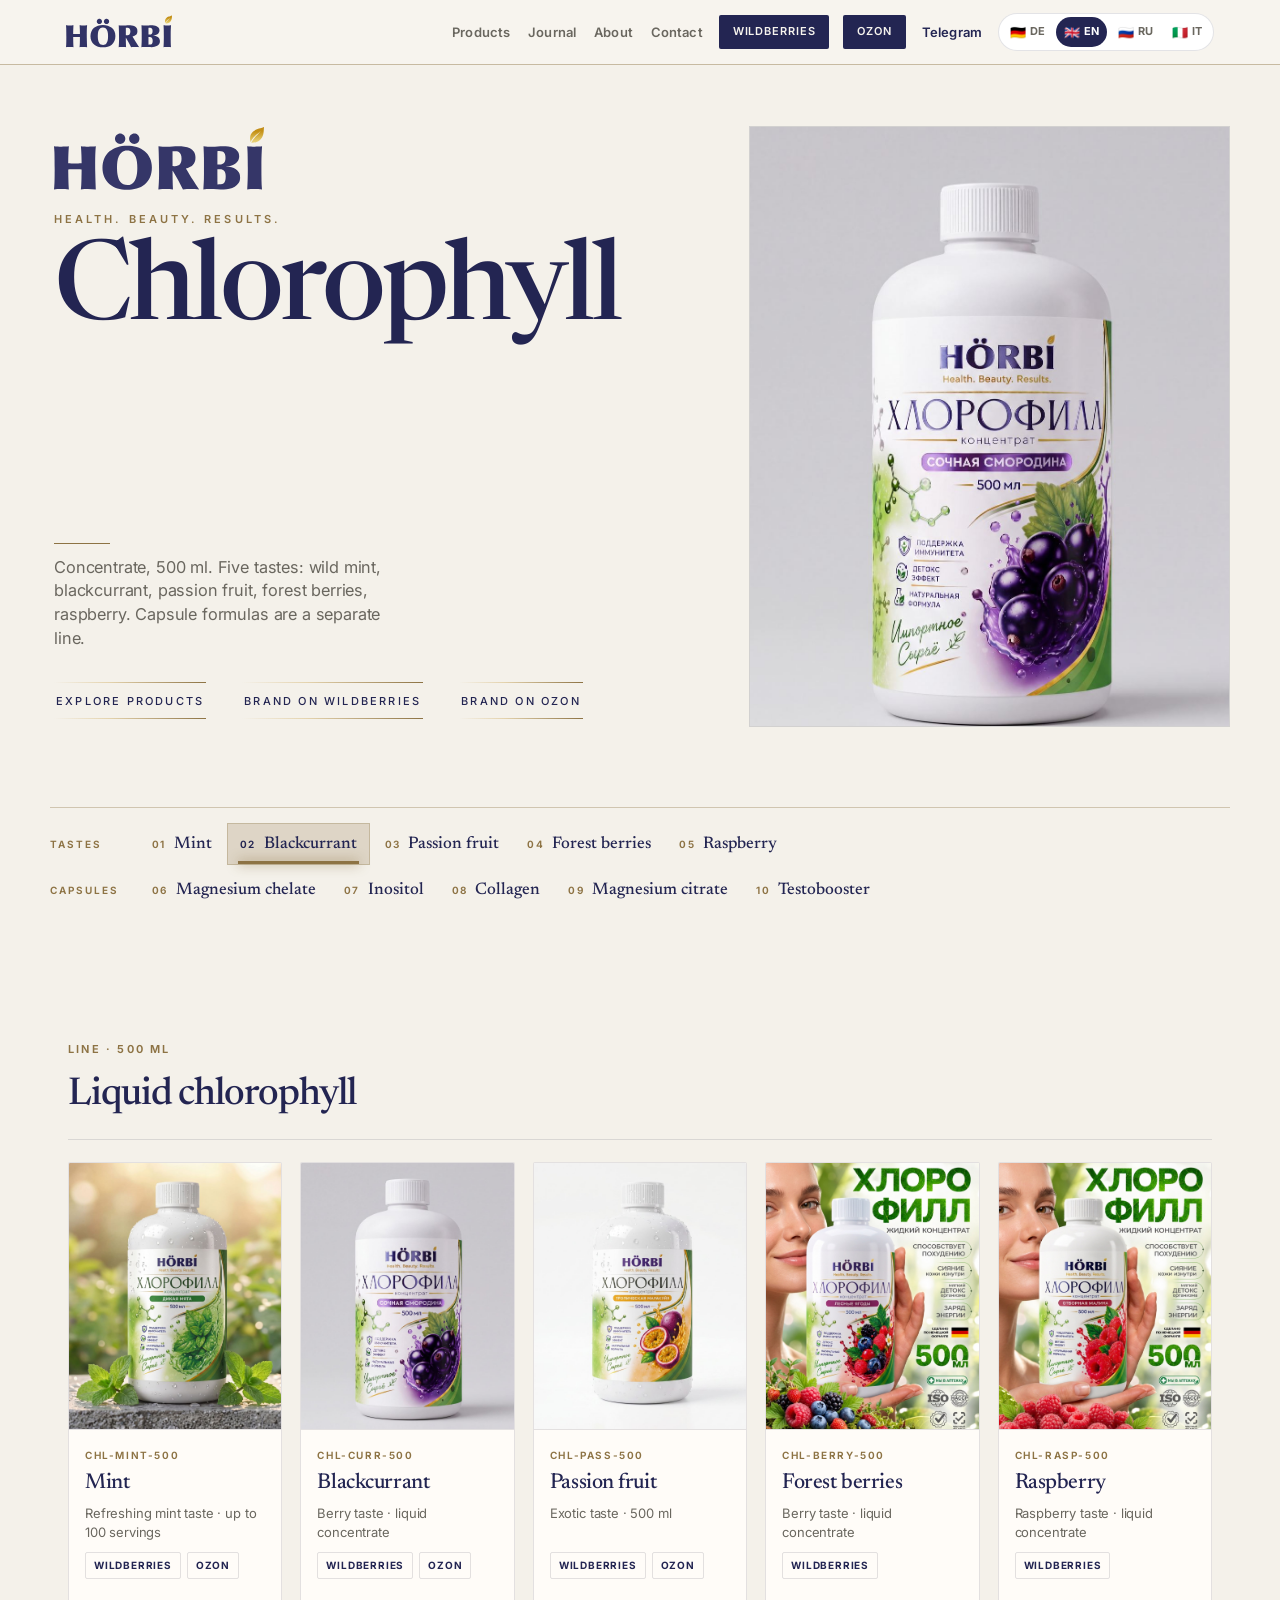
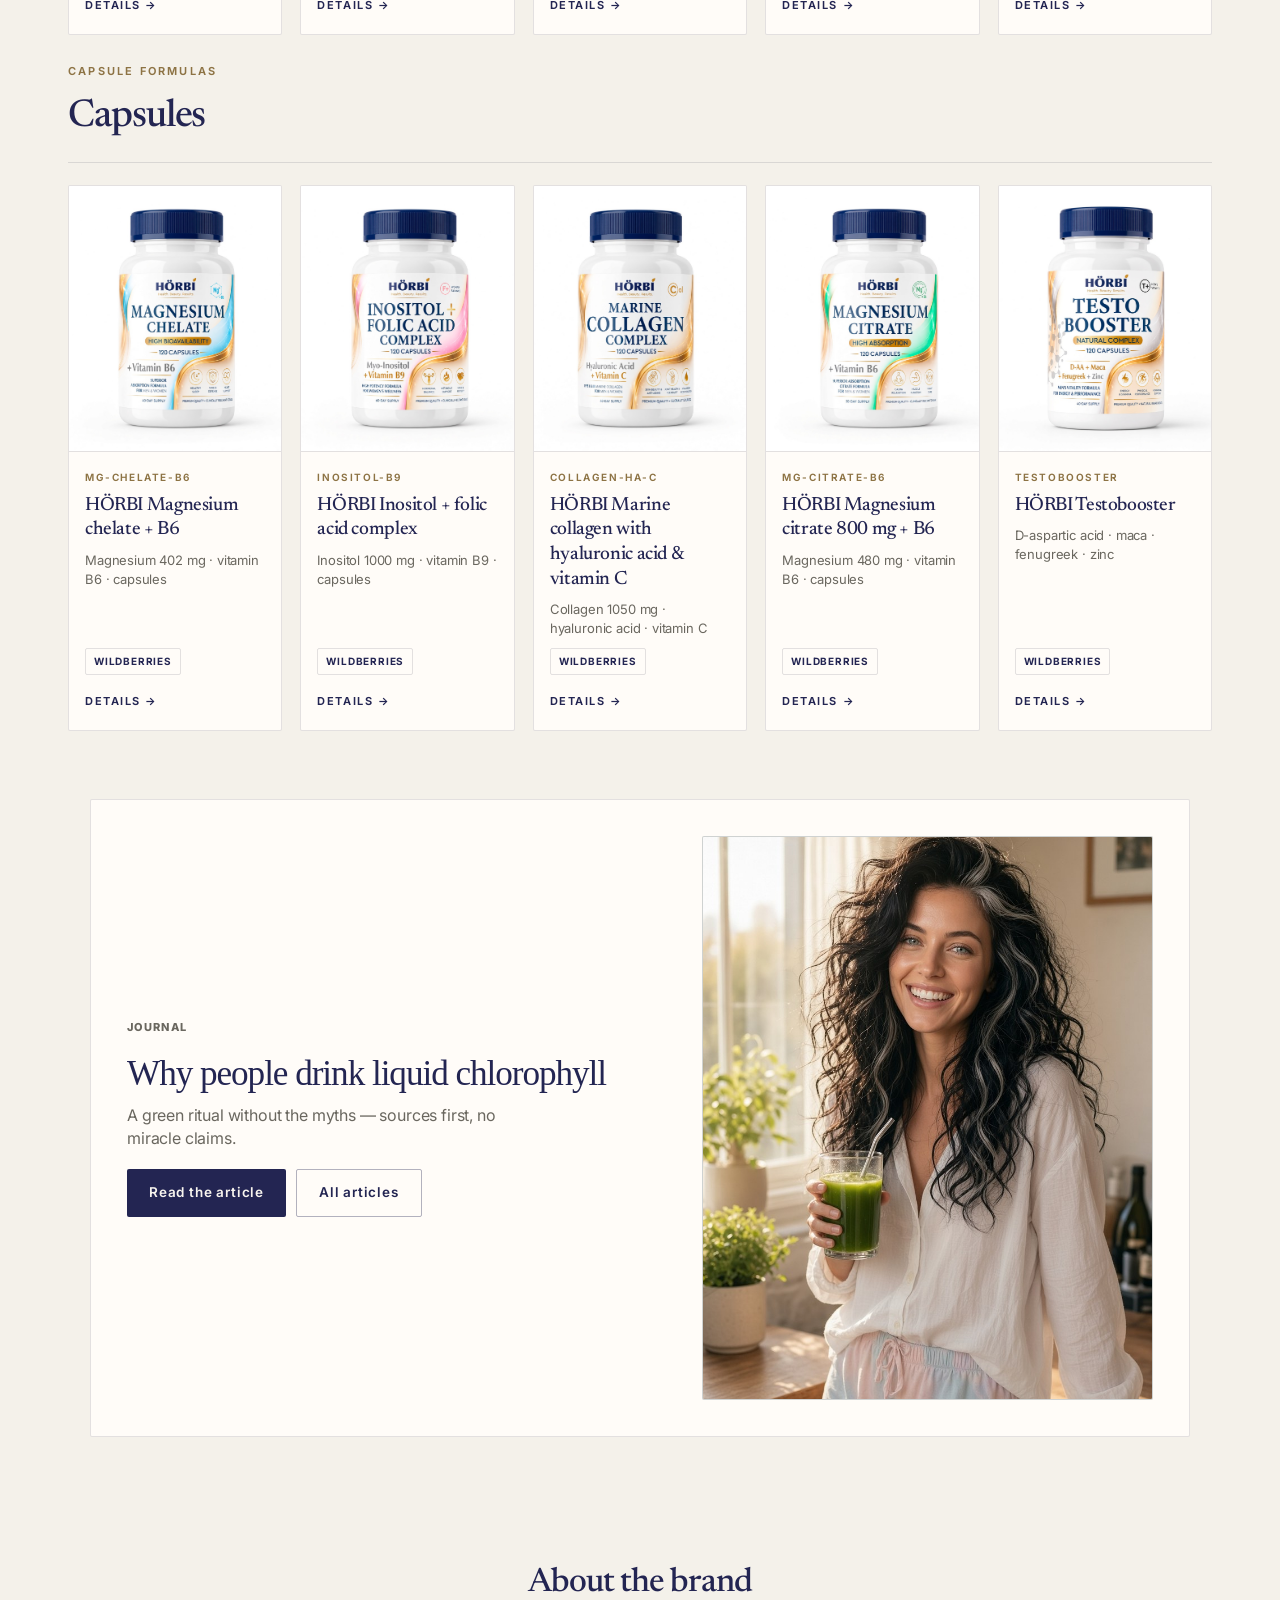
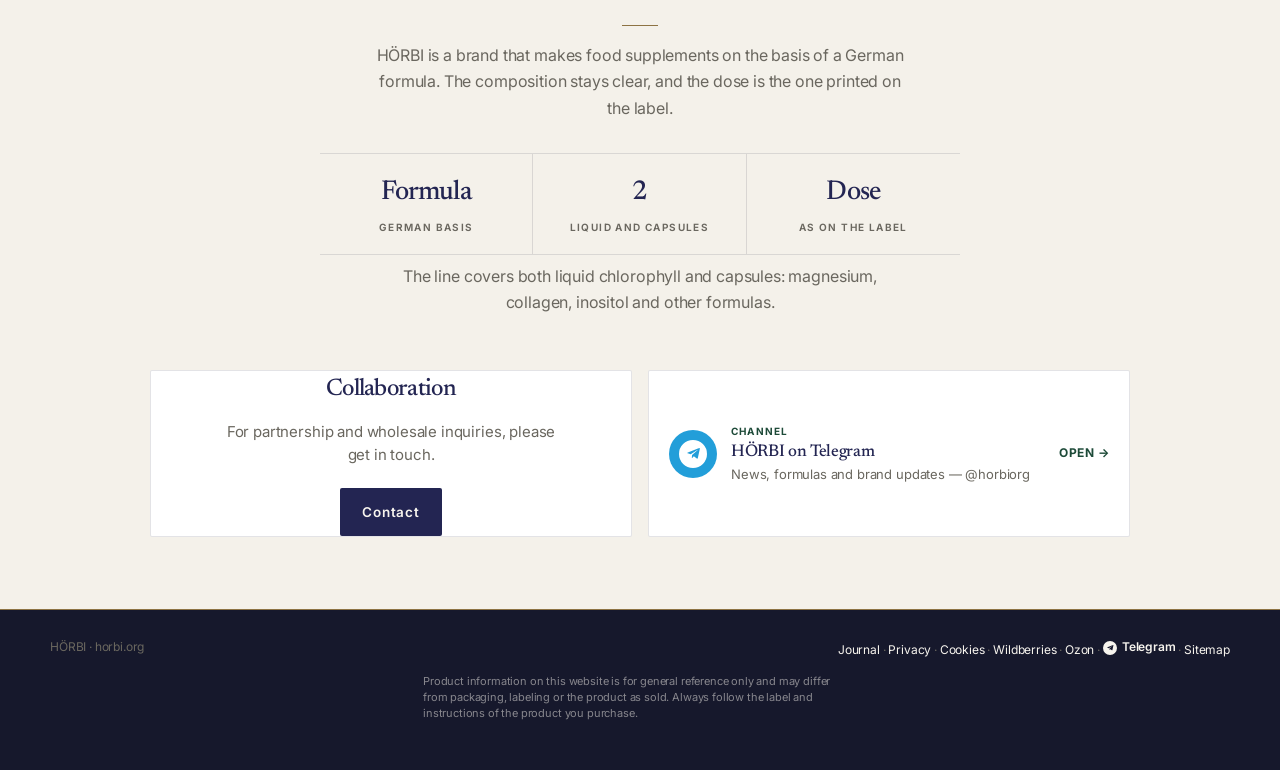
==== commit 95516ce7: "Add Ozon shop links next to Wildberries. Mint, blackcurrant and passion-fruit chlorophyll cards get " ====
--- a/index.html
+++ b/index.html
@@ -7,7 +7,7 @@
   <!-- Primary SEO -->
   <title>HÖRBI — Liquid Chlorophyll & Food Supplements | Five tastes, 500 ml</title>
   <meta name="description" id="meta-description" content="HÖRBI — liquid chlorophyll concentrate, 500 ml, in five tastes: wild mint, blackcurrant, passion fruit, forest berries and raspberry. Capsules on the same shelf. DE / EN / RU / IT." />
-  <meta name="keywords" id="meta-keywords" content="HÖRBI, liquid chlorophyll, chlorophyll concentrate, food supplements, dietary supplements, mint chlorophyll, blackcurrant chlorophyll, passion fruit chlorophyll, Wildberries, БАД, жидкий хлорофилл, хлорофилл концентрат" />
+  <meta name="keywords" id="meta-keywords" content="HÖRBI, liquid chlorophyll, chlorophyll concentrate, food supplements, dietary supplements, mint chlorophyll, blackcurrant chlorophyll, passion fruit chlorophyll, Wildberries, Ozon, БАД, жидкий хлорофилл, хлорофилл концентрат" />
   <meta name="author" content="HÖRBI" />
   <meta name="creator" content="HÖRBI" />
   <meta name="publisher" content="HÖRBI" />
@@ -37,7 +37,7 @@
   <meta property="og:locale:alternate" content="it_IT" />
   <meta property="og:url" id="og-url" content="https://horbi.org/" />
   <meta property="og:title" id="og-title" content="HÖRBI — Liquid Chlorophyll & Food Supplements" />
-  <meta property="og:description" id="og-description" content="Liquid chlorophyll concentrate, 500 ml, in five tastes — mint, blackcurrant, passion fruit, forest berries and raspberry. Available on Wildberries." />
+  <meta property="og:description" id="og-description" content="Liquid chlorophyll concentrate, 500 ml, in five tastes — mint, blackcurrant, passion fruit, forest berries and raspberry. Available on Wildberries and Ozon." />
   <meta property="og:image" content="https://horbi.org/media/brand/og-cover.jpg" />
   <meta property="og:image:secure_url" content="https://horbi.org/media/brand/og-cover.jpg" />
   <meta property="og:image:type" content="image/jpeg" />
@@ -65,8 +65,9 @@
   <link rel="preconnect" href="https://fonts.googleapis.com" />
   <link rel="preconnect" href="https://fonts.gstatic.com" crossorigin />
   <link rel="dns-prefetch" href="https://www.wildberries.ru" />
+  <link rel="dns-prefetch" href="https://www.ozon.ru" />
   <link href="https://fonts.googleapis.com/css2?family=Inter:wght@400;500;600;700&family=Newsreader:opsz,wght@6..72,400;6..72,500;6..72,600&display=swap" rel="stylesheet" />
-  <link rel="stylesheet" href="css/app.css?v=20261007type" />
+  <link rel="stylesheet" href="css/app.css?v=20261026ozon" />
   <link rel="preload" as="image" href="media/brand/logo-white.svg" />
 
   <!-- Structured data: Organization + WebSite + Brand + Products -->
@@ -169,15 +170,26 @@
         "brand": { "@id": "https://horbi.org/#brand" },
         "category": "Food supplements / Liquid chlorophyll",
         "url": "https://horbi.org/#products",
-        "offers": {
-          "@type": "Offer",
-          "url": "https://www.wildberries.ru/catalog/1094870954/detail.aspx",
-          "availability": "https://schema.org/InStock",
-          "seller": {
-            "@type": "Organization",
-            "name": "Wildberries"
+        "offers": [
+          {
+            "@type": "Offer",
+            "url": "https://www.wildberries.ru/catalog/1094870954/detail.aspx",
+            "availability": "https://schema.org/InStock",
+            "seller": {
+              "@type": "Organization",
+              "name": "Wildberries"
+            }
+          },
+          {
+            "@type": "Offer",
+            "url": "https://www.ozon.ru/product/hlorofill-zhidkiy-500-ml-horbi-myata-4743124644/",
+            "availability": "https://schema.org/InStock",
+            "seller": {
+              "@type": "Organization",
+              "name": "Ozon"
+            }
           }
-        }
+        ]
       },
       {
         "@type": "Product",
@@ -196,15 +208,26 @@
         "brand": { "@id": "https://horbi.org/#brand" },
         "category": "Food supplements / Liquid chlorophyll",
         "url": "https://horbi.org/#products",
-        "offers": {
-          "@type": "Offer",
-          "url": "https://www.wildberries.ru/catalog/1095345290/detail.aspx",
-          "availability": "https://schema.org/InStock",
-          "seller": {
-            "@type": "Organization",
-            "name": "Wildberries"
+        "offers": [
+          {
+            "@type": "Offer",
+            "url": "https://www.wildberries.ru/catalog/1095345290/detail.aspx",
+            "availability": "https://schema.org/InStock",
+            "seller": {
+              "@type": "Organization",
+              "name": "Wildberries"
+            }
+          },
+          {
+            "@type": "Offer",
+            "url": "https://www.ozon.ru/product/hlorofill-zhidkiy-500-ml-horbi-chernaya-smorodina-4743335791/",
+            "availability": "https://schema.org/InStock",
+            "seller": {
+              "@type": "Organization",
+              "name": "Ozon"
+            }
           }
-        }
+        ]
       },
       {
         "@type": "Product",
@@ -223,15 +246,26 @@
         "brand": { "@id": "https://horbi.org/#brand" },
         "category": "Food supplements / Liquid chlorophyll",
         "url": "https://horbi.org/#products",
-        "offers": {
-          "@type": "Offer",
-          "url": "https://www.wildberries.ru/catalog/1095385962/detail.aspx",
-          "availability": "https://schema.org/InStock",
-          "seller": {
-            "@type": "Organization",
-            "name": "Wildberries"
+        "offers": [
+          {
+            "@type": "Offer",
+            "url": "https://www.wildberries.ru/catalog/1095385962/detail.aspx",
+            "availability": "https://schema.org/InStock",
+            "seller": {
+              "@type": "Organization",
+              "name": "Wildberries"
+            }
+          },
+          {
+            "@type": "Offer",
+            "url": "https://www.ozon.ru/product/hlorofill-zhidkiy-500-ml-horbi-marakuyya-4655801651/",
+            "availability": "https://schema.org/InStock",
+            "seller": {
+              "@type": "Organization",
+              "name": "Ozon"
+            }
           }
-        }
+        ]
       },
       {
         "@type": "Product",
@@ -307,6 +341,7 @@
           <a href="#about" id="nav-about">About</a>
           <a href="#contact" id="nav-contact">Contact</a>
           <a class="nav-shop" href="https://www.wildberries.ru/brands/312311510-horbi" target="_blank" rel="noopener" id="nav-shop">Wildberries</a>
+          <a class="nav-ozon" href="https://www.ozon.ru/category/bad-dlya-korrektsii-vesa-35174/horbi-102087142/" target="_blank" rel="noopener" id="nav-ozon">Ozon</a>
           <a class="nav-tg" href="https://t.me/horbiorg" target="_blank" rel="noopener" id="nav-telegram">Telegram</a>
         </div>
         <div class="lang" role="group" aria-label="Language">
@@ -340,6 +375,7 @@
         <div class="actions">
           <a class="btn btn-fill" href="#products" id="hero-cta">Explore products</a>
           <a class="btn btn-ghost" href="https://www.wildberries.ru/brands/312311510-horbi" target="_blank" rel="noopener" id="hero-cta2">Brand on Wildberries</a>
+          <a class="btn btn-ghost" href="https://www.ozon.ru/category/bad-dlya-korrektsii-vesa-35174/horbi-102087142/" target="_blank" rel="noopener" id="hero-cta-ozon">Brand on Ozon</a>
         </div>
       </div>
       <figure class="hero-still">
@@ -494,6 +530,7 @@
         <div id="sheet-desc"></div>
         <div class="sheet-actions">
           <a class="btn btn-dark" id="sheet-wb" href="#" target="_blank" rel="noopener">Buy on Wildberries</a>
+          <a class="btn btn-dark" id="sheet-ozon" href="#" target="_blank" rel="noopener" hidden>Buy on Ozon</a>
           <button type="button" class="btn btn-line" id="modal-close-2">Close</button>
         </div>
       </div>
@@ -523,6 +560,8 @@
         ·
         <a href="https://www.wildberries.ru/brands/312311510-horbi" target="_blank" rel="noopener">Wildberries</a>
         ·
+        <a href="https://www.ozon.ru/category/bad-dlya-korrektsii-vesa-35174/horbi-102087142/" target="_blank" rel="noopener">Ozon</a>
+        ·
         <a class="foot-tg" href="https://t.me/horbiorg" target="_blank" rel="noopener" id="footer-telegram">
           <svg class="foot-tg__ico" viewBox="0 0 24 24" width="14" height="14" aria-hidden="true" focusable="false">
             <path fill="currentColor" d="M11.944 0A12 12 0 0 0 0 12a12 12 0 0 0 12 12 12 12 0 0 0 12-12A12 12 0 0 0 12 0a12 12 0 0 0-.056 0zm4.962 7.224c.1-.282.328-.4.582-.35.254.05.42.26.37.55l-1.7 8.04c-.12.56-.45.7-.91.43l-2.52-1.86-1.22 1.17c-.13.13-.25.25-.51.25l.18-2.56 4.66-4.21c.2-.18.0-.26-.1-.08l-5.76 3.63-2.48-.78c-.54-.17-.55-.54.11-.8l9.69-3.74z"/>
@@ -542,9 +581,9 @@
     <div class="section" style="padding:24px 18px 48px">
       <h2>HÖRBI products</h2>
       <ul>
-        <li><strong>Wild Mint chlorophyll 500 ml</strong> — <a href="https://www.wildberries.ru/catalog/1094870954/detail.aspx">Wildberries</a></li>
-        <li><strong>Blackcurrant chlorophyll 500 ml</strong> — <a href="https://www.wildberries.ru/catalog/1095345290/detail.aspx">Wildberries</a></li>
-        <li><strong>Passion fruit chlorophyll 500 ml</strong> — <a href="https://www.wildberries.ru/catalog/1095385962/detail.aspx">Wildberries</a></li>
+        <li><strong>Wild Mint chlorophyll 500 ml</strong> — <a href="https://www.wildberries.ru/catalog/1094870954/detail.aspx">Wildberries</a> · <a href="https://www.ozon.ru/product/hlorofill-zhidkiy-500-ml-horbi-myata-4743124644/">Ozon</a></li>
+        <li><strong>Blackcurrant chlorophyll 500 ml</strong> — <a href="https://www.wildberries.ru/catalog/1095345290/detail.aspx">Wildberries</a> · <a href="https://www.ozon.ru/product/hlorofill-zhidkiy-500-ml-horbi-chernaya-smorodina-4743335791/">Ozon</a></li>
+        <li><strong>Passion fruit chlorophyll 500 ml</strong> — <a href="https://www.wildberries.ru/catalog/1095385962/detail.aspx">Wildberries</a> · <a href="https://www.ozon.ru/product/hlorofill-zhidkiy-500-ml-horbi-marakuyya-4655801651/">Ozon</a></li>
         <li><strong>Magnesium chelate + B6</strong> — <a href="https://www.wildberries.ru/catalog/1442970838/detail.aspx">Wildberries</a></li>
         <li><strong>Inositol + folic acid</strong> — <a href="https://www.wildberries.ru/catalog/1443066606/detail.aspx">Wildberries</a></li>
         <li><strong>Marine collagen + vitamin C</strong> — <a href="https://www.wildberries.ru/catalog/1443093674/detail.aspx">Wildberries</a></li>
@@ -555,9 +594,9 @@
     </div>
   </noscript>
 
-  <script src="js/i18n.js?v=20261006about"></script>
-  <script src="js/products.js?v=20261006inf"></script>
-  <script src="js/app.js?v=20261007type"></script>
+  <script src="js/i18n.js?v=20261026ozon"></script>
+  <script src="js/products.js?v=20261026ozon"></script>
+  <script src="js/app.js?v=20261026ozon"></script>
   <script src="js/track.js?v=1" defer></script>
 </body>
 </html>
--- a/css/app.css
+++ b/css/app.css
@@ -185,14 +185,16 @@
   background: rgba(47, 107, 58, 0.08);
   color: var(--ink);
 }
-.nav-links > a.nav-shop {
+.nav-links > a.nav-shop,
+.nav-links > a.nav-ozon {
   color: #fff;
   font-weight: 600;
   background: var(--green);
   text-align: center;
   margin-top: 4px;
 }
-.nav-links > a.nav-shop:hover {
+.nav-links > a.nav-shop:hover,
+.nav-links > a.nav-ozon:hover {
   background: var(--green-mid);
   color: #fff;
 }
@@ -272,6 +274,7 @@
     color: var(--ink);
   }
   .nav-links > a.nav-shop,
+  .nav-links > a.nav-ozon,
   .nav-links > a.nav-tg {
     background: transparent;
     margin-top: 0;
@@ -1201,9 +1204,17 @@
 #sheet-desc .spec th {
   background: var(--green-soft);
   color: var(--ink);
-  width: 40%;
-}
-#sheet-desc .spec td { width: 60%; }
+}
+#sheet-desc .spec th:nth-child(1),
+#sheet-desc .spec td:nth-child(1) { width: 46%; }
+#sheet-desc .spec th:nth-child(2),
+#sheet-desc .spec td:nth-child(2) { width: 30%; }
+#sheet-desc .spec th:nth-child(3),
+#sheet-desc .spec td:nth-child(3) { width: 24%; }
+#sheet-desc .spec td:nth-child(3) {
+  color: var(--gold);
+  font-variant-numeric: tabular-nums;
+}
 #sheet-desc .soon-line {
   font-size: clamp(1.1rem, 4.5vw, 1.6rem);
   font-weight: 900;
@@ -1402,6 +1413,18 @@
     font-weight: 600;
     color: var(--ink);
   }
+  #sheet-desc .spec td:nth-child(1) {
+    font-weight: 500;
+    font-size: 11px;
+    letter-spacing: 0.04em;
+    text-transform: uppercase;
+    color: var(--green);
+    background: var(--green-soft);
+  }
+  #sheet-desc .spec td:nth-child(3) {
+    color: var(--gold);
+    font-weight: 700;
+  }
   #sheet-desc .spec th {
     background: var(--green-soft);
     font-size: 10px;
@@ -1492,14 +1515,16 @@
 .nav-links > a {
   letter-spacing: 0.01em;
 }
-.nav-links > a.nav-shop {
+.nav-links > a.nav-shop,
+.nav-links > a.nav-ozon {
   background: var(--navy);
   color: #f7f4ee;
   box-shadow: none;
   border-radius: 2px;
 }
 @media (min-width: 900px) {
-  .nav-links > a.nav-shop {
+  .nav-links > a.nav-shop,
+  .nav-links > a.nav-ozon {
     display: inline-flex;
     align-items: center;
     background: var(--navy);
@@ -1511,7 +1536,8 @@
     text-transform: uppercase;
     font-size: 11px;
   }
-  .nav-links > a.nav-shop:hover {
+  .nav-links > a.nav-shop:hover,
+  .nav-links > a.nav-ozon:hover {
     background: #12142e;
     color: #f7f4ee;
   }
@@ -1840,6 +1866,27 @@
   -webkit-line-clamp: 2;
   -webkit-box-orient: vertical;
   overflow: hidden;
+}
+.card-shops {
+  display: flex;
+  flex-wrap: wrap;
+  gap: 6px;
+  margin-top: 2px;
+}
+.card-shop {
+  font-size: 10px;
+  font-weight: 700;
+  letter-spacing: 0.08em;
+  text-transform: uppercase;
+  padding: 5px 8px;
+  border: 1px solid var(--line);
+  border-radius: 2px;
+  color: var(--navy);
+}
+.card-shop:hover {
+  border-color: var(--navy);
+  background: var(--navy);
+  color: #f7f4ee;
 }
 .card-body .more {
   color: var(--navy);
